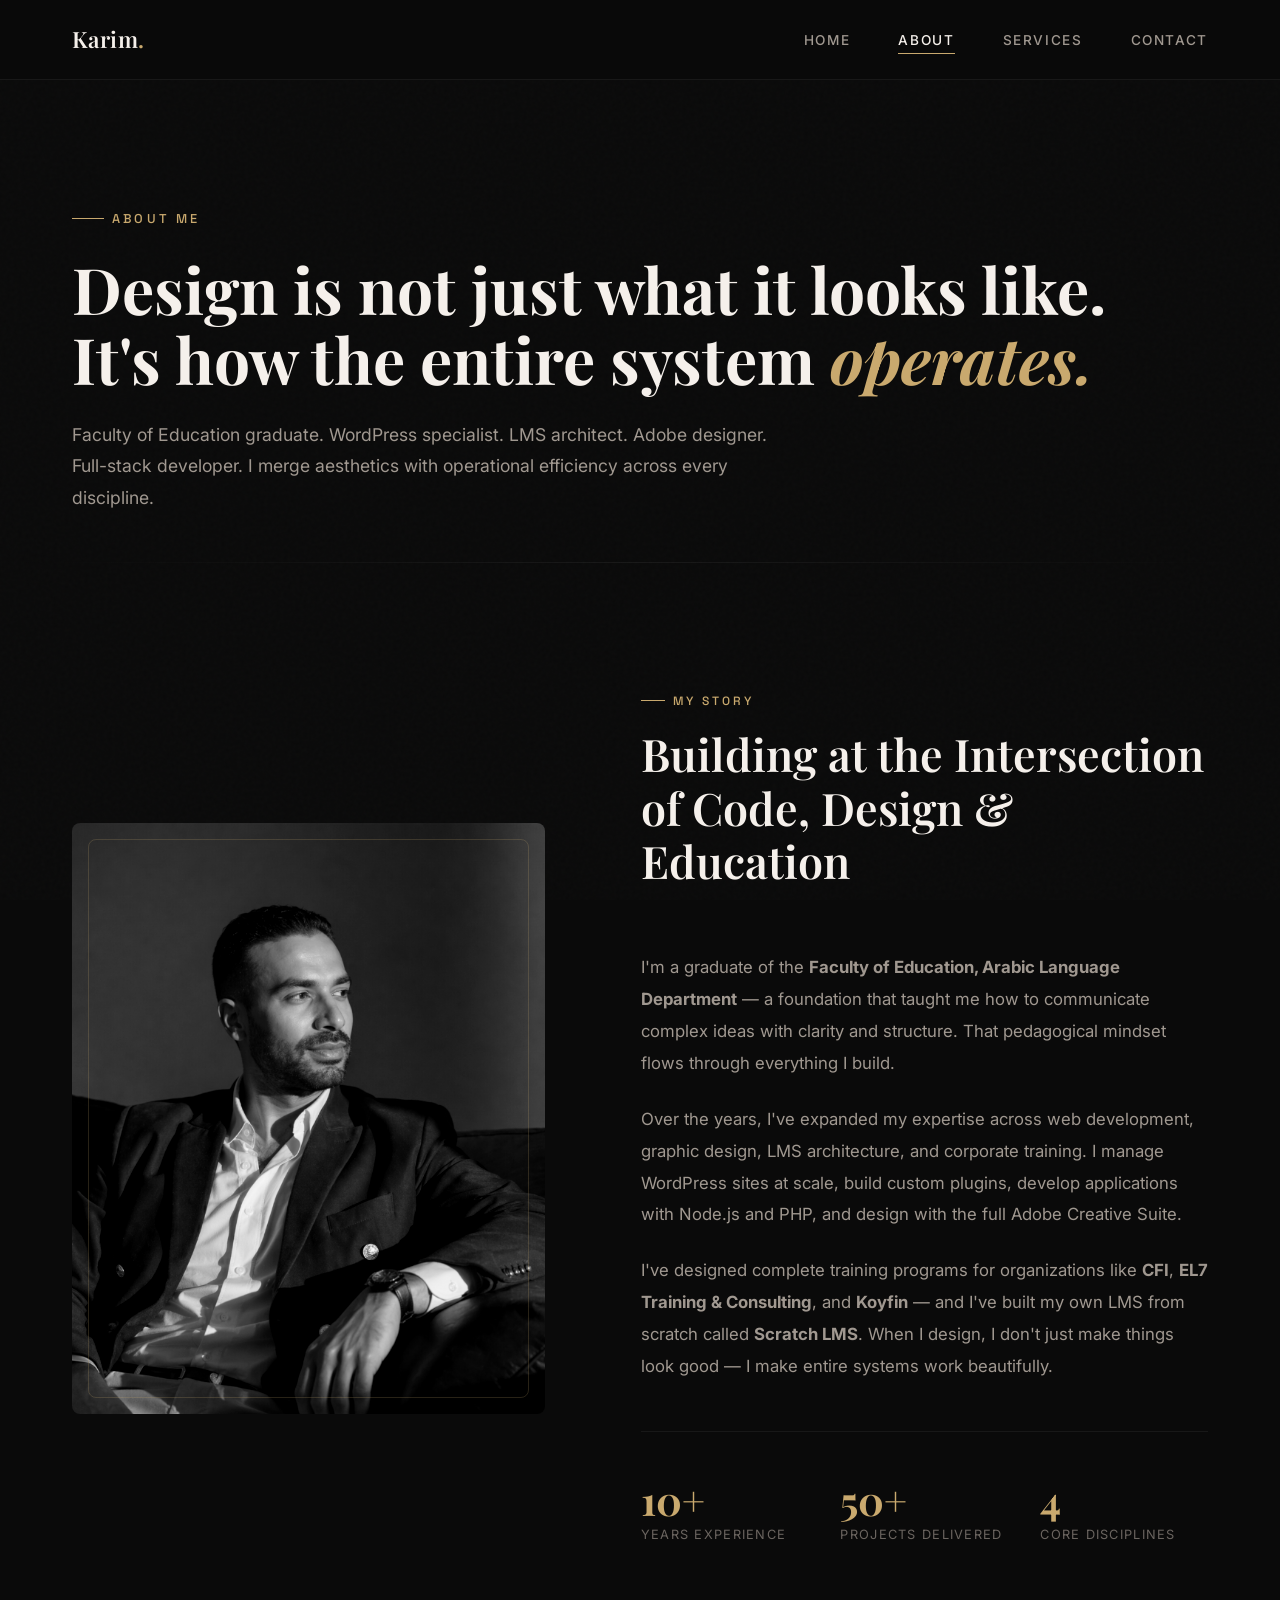
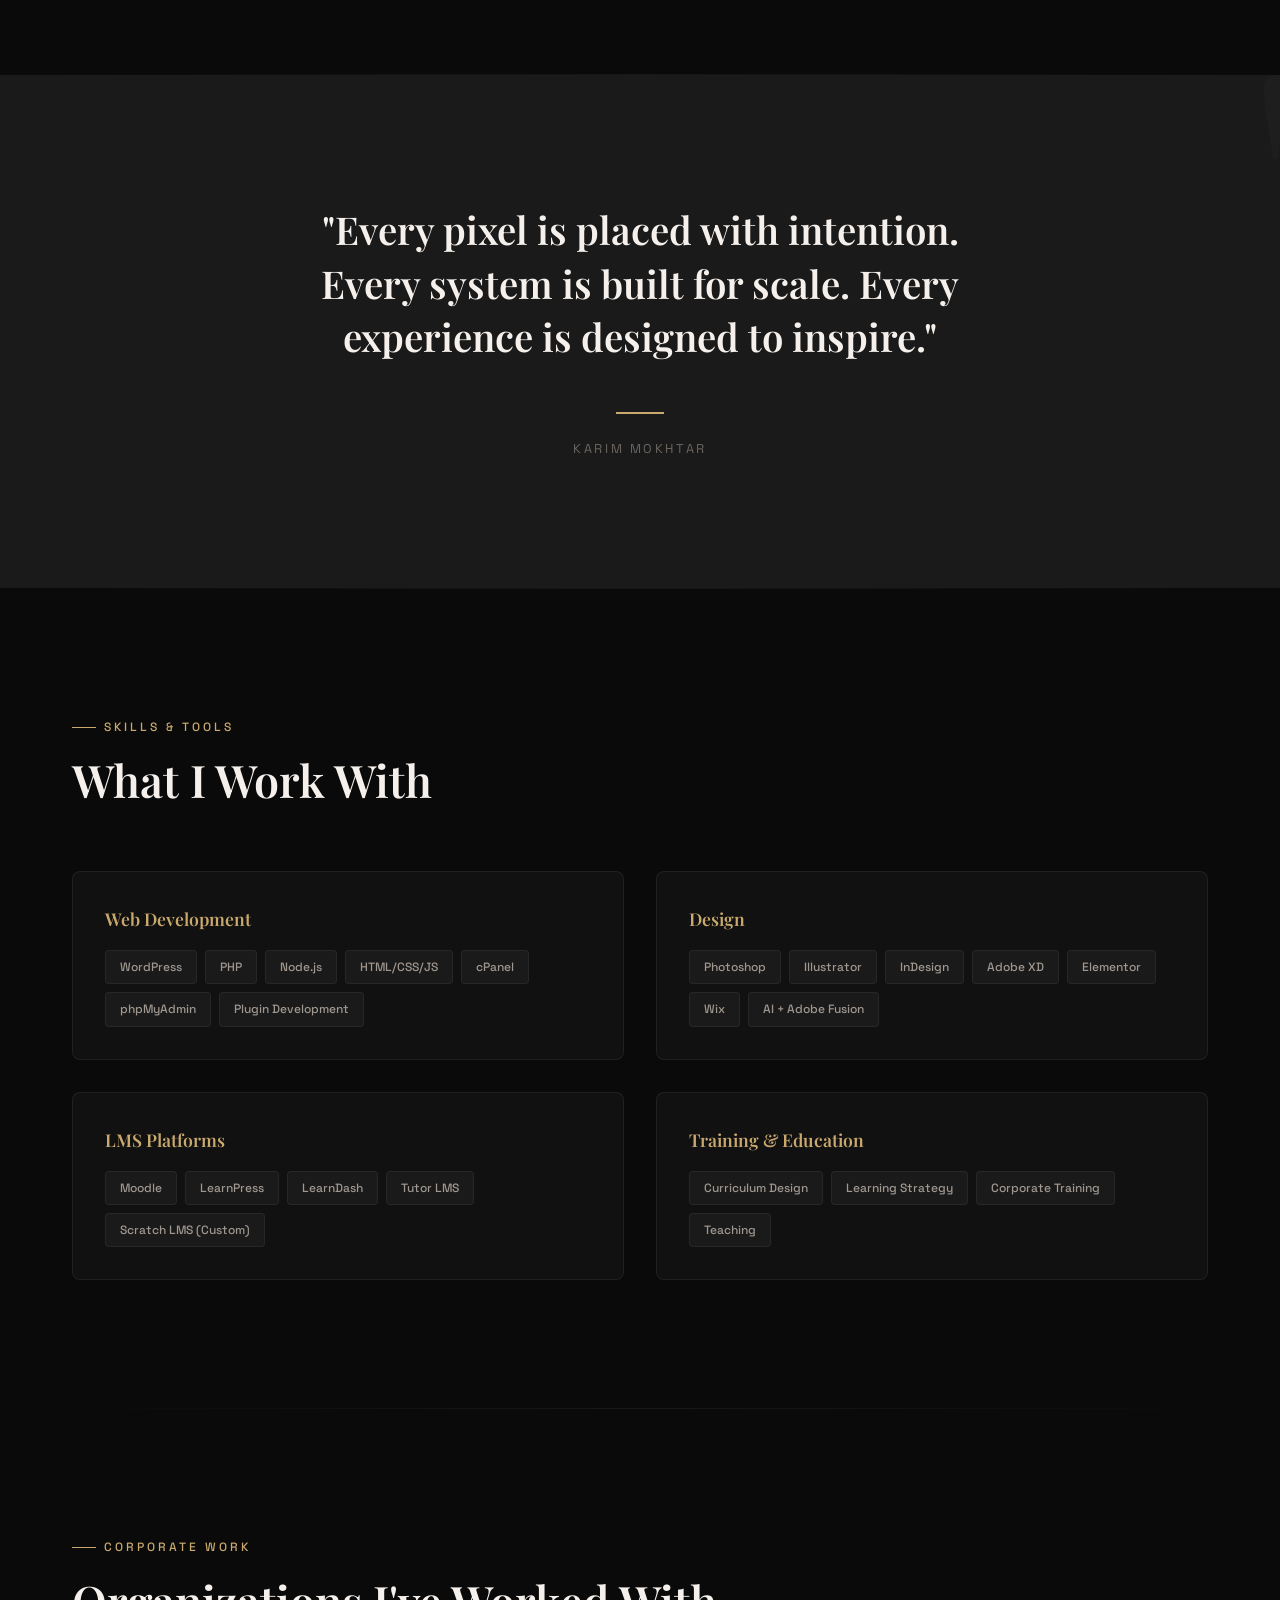
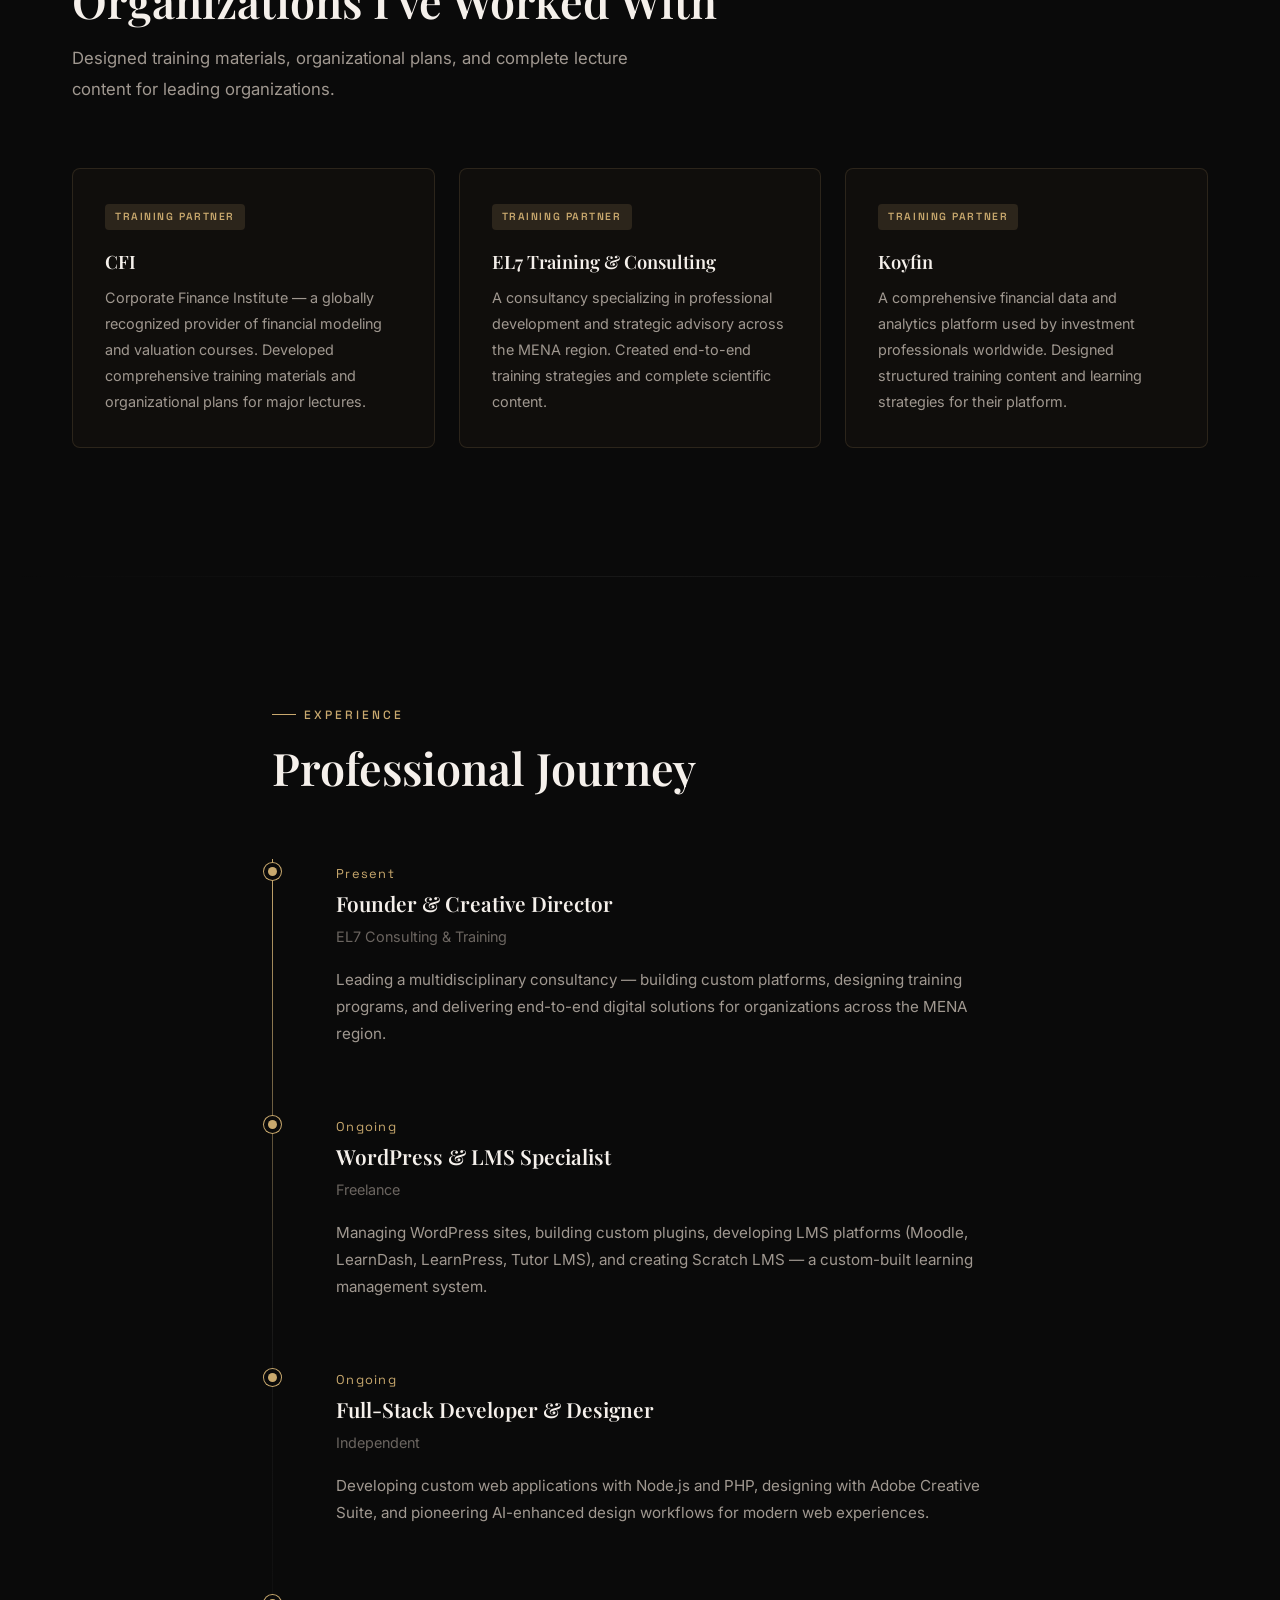
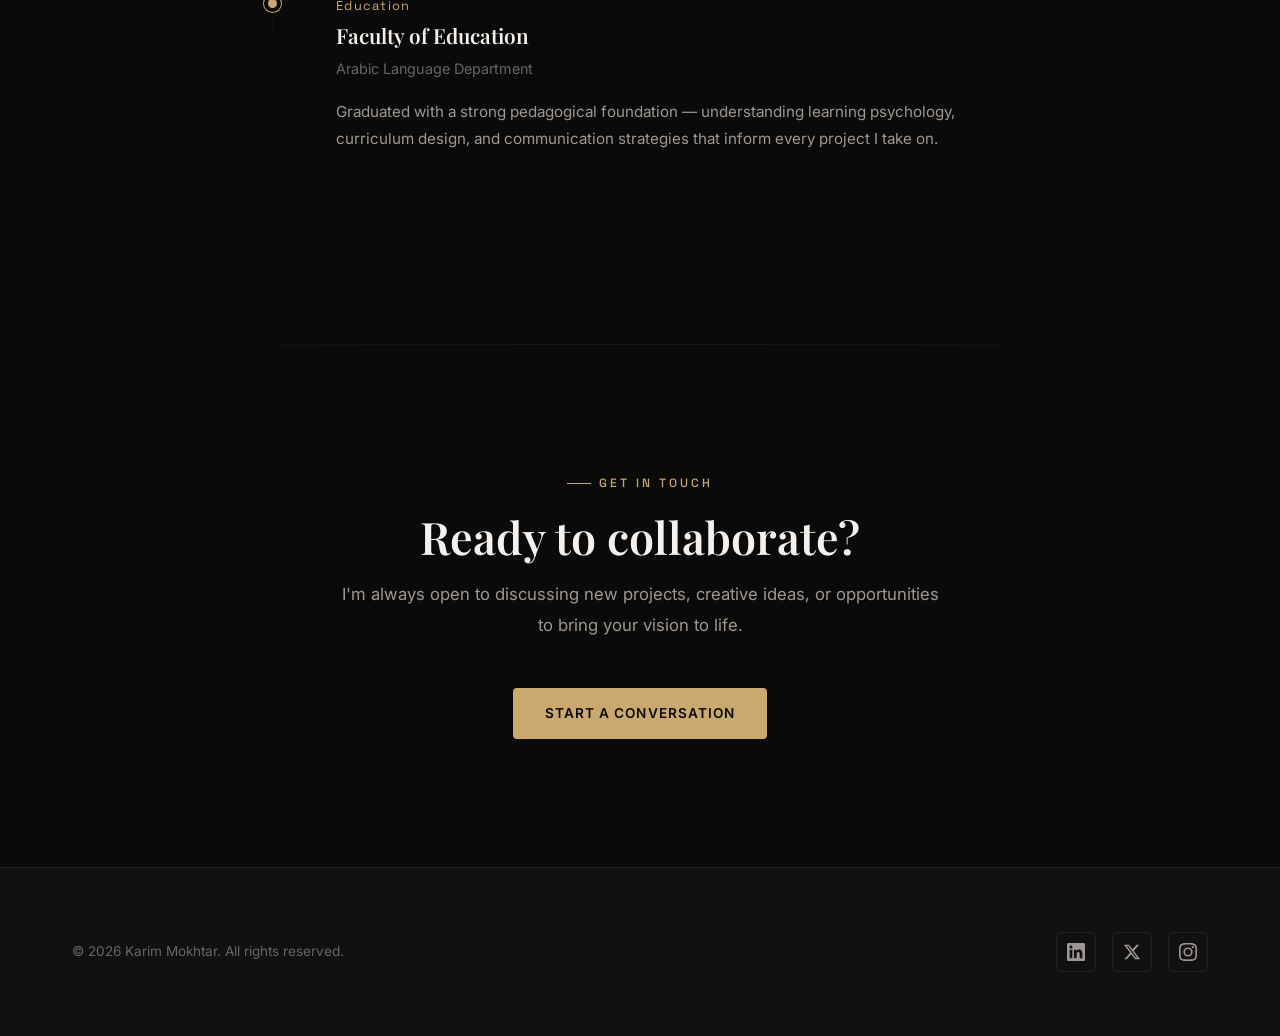
==== about.html @ b2649682 "feat: Initial site launch — karimmokhtar.online - Homepage with hero, expertise grid, about preview," ====
<!DOCTYPE html>
<html lang="en">
<head>
  <meta charset="UTF-8">
  <meta name="viewport" content="width=device-width, initial-scale=1.0">
  <title>About — Karim Mokhtar</title>
  <meta name="description" content="Learn about Karim Mokhtar — web developer, designer, educator, and LMS architect with expertise across WordPress, Adobe, Node.js, and educational systems.">
  <link rel="stylesheet" href="assets/css/style.css">
  <link rel="icon" type="image/svg+xml" href="data:image/svg+xml,<svg xmlns='http://www.w3.org/2000/svg' viewBox='0 0 100 100'><text y='.9em' font-size='90'>K</text></svg>">
</head>
<body>
  <header class="site-header" id="site-header">
    <div class="header-inner">
      <a href="index.html" class="logo">Karim<span>.</span></a>
      <nav>
        <ul class="nav-links" id="nav-links">
          <li><a href="index.html">Home</a></li>
          <li><a href="about.html" class="active">About</a></li>
          <li><a href="services.html">Services</a></li>
          <li><a href="contact.html">Contact</a></li>
        </ul>
      </nav>
      <button class="menu-toggle" id="menu-toggle" aria-label="Toggle menu"><span></span><span></span><span></span></button>
    </div>
  </header>

  <main class="page-content" style="padding-top: var(--header-height);">

    <!-- PAGE HERO -->
    <section class="section" style="padding-bottom: 0;">
      <div class="container">
        <div class="hero-label reveal">About Me</div>
        <h1 class="hero-title reveal" style="margin-bottom: var(--space-lg);">
          Design is not just what it looks like.<br>
          It's how the entire system <span class="highlight">operates.</span>
        </h1>
        <p class="hero-subtitle reveal" style="max-width: 700px;">
          Faculty of Education graduate. WordPress specialist. LMS architect. Adobe designer. Full-stack developer. I merge aesthetics with operational efficiency across every discipline.
        </p>
      </div>
    </section>

    <div class="section-divider"></div>

    <!-- ABOUT MAIN -->
    <section class="section" id="about-main">
      <div class="container">
        <div class="about-grid">
          <div class="about-image-wrapper reveal">
            <img src="assets/images/karim-about.png" alt="Karim Mokhtar" class="about-image">
          </div>
          <div class="about-text">
            <div class="section-header reveal">
              <span class="section-label">My Story</span>
              <h2 class="section-title">Building at the Intersection of Code, Design & Education</h2>
            </div>
            <div class="reveal">
              <p>I'm a graduate of the <strong>Faculty of Education, Arabic Language Department</strong> — a foundation that taught me how to communicate complex ideas with clarity and structure. That pedagogical mindset flows through everything I build.</p>
              <p>Over the years, I've expanded my expertise across web development, graphic design, LMS architecture, and corporate training. I manage WordPress sites at scale, build custom plugins, develop applications with Node.js and PHP, and design with the full Adobe Creative Suite.</p>
              <p>I've designed complete training programs for organizations like <strong>CFI</strong>, <strong>EL7 Training & Consulting</strong>, and <strong>Koyfin</strong> — and I've built my own LMS from scratch called <strong>Scratch LMS</strong>. When I design, I don't just make things look good — I make entire systems work beautifully.</p>
            </div>
            <div class="about-stats reveal">
              <div class="stat-item">
                <div class="stat-number">10+</div>
                <div class="stat-text">Years Experience</div>
              </div>
              <div class="stat-item">
                <div class="stat-number">50+</div>
                <div class="stat-text">Projects Delivered</div>
              </div>
              <div class="stat-item">
                <div class="stat-number">4</div>
                <div class="stat-text">Core Disciplines</div>
              </div>
            </div>
          </div>
        </div>
      </div>
    </section>

    <div class="section-divider"></div>

    <!-- QUOTE -->
    <section class="section" style="background: var(--color-bg-tertiary); text-align: center; position: relative; overflow: hidden;">
      <div class="quote-bg" style="position: absolute; right: -60px; top: -60px; font-size: 20rem; font-family: var(--font-display); color: rgba(255,255,255,0.02); line-height: 1; pointer-events: none;">"</div>
      <div class="container container--narrow reveal" style="position: relative; z-index: 2;">
        <blockquote style="font-family: var(--font-display); font-size: clamp(1.6rem, 3vw, 2.6rem); font-weight: 600; line-height: 1.4; margin-bottom: var(--space-2xl); color: var(--color-text-primary);">
          "Every pixel is placed with intention. Every system is built for scale. Every experience is designed to inspire."
        </blockquote>
        <div style="width: 48px; height: 2px; background: var(--color-accent); margin: 0 auto var(--space-lg);"></div>
        <p style="font-family: var(--font-mono); font-size: 0.8rem; text-transform: uppercase; letter-spacing: 0.2em; color: var(--color-text-muted);">Karim Mokhtar</p>
      </div>
    </section>

    <div class="section-divider"></div>

    <!-- SKILLS & TOOLS -->
    <section class="section" id="skills">
      <div class="container">
        <div class="section-header reveal">
          <span class="section-label">Skills & Tools</span>
          <h2 class="section-title">What I Work With</h2>
        </div>
        <div class="skills-grid reveal">
          <div class="skill-group">
            <h4>Web Development</h4>
            <div class="skill-tags">
              <span class="skill-tag">WordPress</span>
              <span class="skill-tag">PHP</span>
              <span class="skill-tag">Node.js</span>
              <span class="skill-tag">HTML/CSS/JS</span>
              <span class="skill-tag">cPanel</span>
              <span class="skill-tag">phpMyAdmin</span>
              <span class="skill-tag">Plugin Development</span>
            </div>
          </div>
          <div class="skill-group">
            <h4>Design</h4>
            <div class="skill-tags">
              <span class="skill-tag">Photoshop</span>
              <span class="skill-tag">Illustrator</span>
              <span class="skill-tag">InDesign</span>
              <span class="skill-tag">Adobe XD</span>
              <span class="skill-tag">Elementor</span>
              <span class="skill-tag">Wix</span>
              <span class="skill-tag">AI + Adobe Fusion</span>
            </div>
          </div>
          <div class="skill-group">
            <h4>LMS Platforms</h4>
            <div class="skill-tags">
              <span class="skill-tag">Moodle</span>
              <span class="skill-tag">LearnPress</span>
              <span class="skill-tag">LearnDash</span>
              <span class="skill-tag">Tutor LMS</span>
              <span class="skill-tag">Scratch LMS (Custom)</span>
            </div>
          </div>
          <div class="skill-group">
            <h4>Training & Education</h4>
            <div class="skill-tags">
              <span class="skill-tag">Curriculum Design</span>
              <span class="skill-tag">Learning Strategy</span>
              <span class="skill-tag">Corporate Training</span>
              <span class="skill-tag">Teaching</span>
            </div>
          </div>
        </div>
      </div>
    </section>

    <div class="section-divider"></div>

    <!-- CORPORATE WORK -->
    <section class="section" id="corporate">
      <div class="container">
        <div class="section-header reveal">
          <span class="section-label">Corporate Work</span>
          <h2 class="section-title">Organizations I've Worked With</h2>
          <p class="section-desc">Designed training materials, organizational plans, and complete lecture content for leading organizations.</p>
        </div>
        <div class="svc-full-grid svc-full-grid--3 reveal">
          <div class="svc-full-card svc-full-card--highlight">
            <div class="client-badge">Training Partner</div>
            <h4>CFI</h4>
            <p>Corporate Finance Institute — a globally recognized provider of financial modeling and valuation courses. Developed comprehensive training materials and organizational plans for major lectures.</p>
          </div>
          <div class="svc-full-card svc-full-card--highlight">
            <div class="client-badge">Training Partner</div>
            <h4>EL7 Training & Consulting</h4>
            <p>A consultancy specializing in professional development and strategic advisory across the MENA region. Created end-to-end training strategies and complete scientific content.</p>
          </div>
          <div class="svc-full-card svc-full-card--highlight">
            <div class="client-badge">Training Partner</div>
            <h4>Koyfin</h4>
            <p>A comprehensive financial data and analytics platform used by investment professionals worldwide. Designed structured training content and learning strategies for their platform.</p>
          </div>
        </div>
      </div>
    </section>

    <div class="section-divider"></div>

    <!-- TIMELINE -->
    <section class="section" id="experience">
      <div class="container container--narrow">
        <div class="section-header reveal">
          <span class="section-label">Experience</span>
          <h2 class="section-title">Professional Journey</h2>
        </div>
        <div class="timeline reveal">
          <div class="timeline-item">
            <span class="timeline-date">Present</span>
            <h3>Founder & Creative Director</h3>
            <h4>EL7 Consulting & Training</h4>
            <p>Leading a multidisciplinary consultancy — building custom platforms, designing training programs, and delivering end-to-end digital solutions for organizations across the MENA region.</p>
          </div>
          <div class="timeline-item">
            <span class="timeline-date">Ongoing</span>
            <h3>WordPress & LMS Specialist</h3>
            <h4>Freelance</h4>
            <p>Managing WordPress sites, building custom plugins, developing LMS platforms (Moodle, LearnDash, LearnPress, Tutor LMS), and creating Scratch LMS — a custom-built learning management system.</p>
          </div>
          <div class="timeline-item">
            <span class="timeline-date">Ongoing</span>
            <h3>Full-Stack Developer & Designer</h3>
            <h4>Independent</h4>
            <p>Developing custom web applications with Node.js and PHP, designing with Adobe Creative Suite, and pioneering AI-enhanced design workflows for modern web experiences.</p>
          </div>
          <div class="timeline-item">
            <span class="timeline-date">Education</span>
            <h3>Faculty of Education</h3>
            <h4>Arabic Language Department</h4>
            <p>Graduated with a strong pedagogical foundation — understanding learning psychology, curriculum design, and communication strategies that inform every project I take on.</p>
          </div>
        </div>
      </div>
    </section>

    <!-- CTA -->
    <div class="section-divider"></div>
    <section class="section" style="text-align: center;">
      <div class="container container--narrow reveal">
        <span class="section-label" style="justify-content: center;">Get in Touch</span>
        <h2 class="section-title">Ready to collaborate?</h2>
        <p class="section-desc" style="margin: 0 auto var(--space-2xl);">I'm always open to discussing new projects, creative ideas, or opportunities to bring your vision to life.</p>
        <a href="contact.html" class="btn btn--primary">Start a Conversation</a>
      </div>
    </section>
  </main>

  <footer class="site-footer">
    <div class="container">
      <div class="footer-inner">
        <div class="footer-copy">&copy; 2026 Karim Mokhtar. All rights reserved.</div>
        <div class="footer-socials">
          <a href="#" class="social-link" aria-label="LinkedIn"><svg width="18" height="18" viewBox="0 0 24 24" fill="currentColor"><path d="M20.447 20.452h-3.554v-5.569c0-1.328-.027-3.037-1.852-3.037-1.853 0-2.136 1.445-2.136 2.939v5.667H9.351V9h3.414v1.561h.046c.477-.9 1.637-1.85 3.37-1.85 3.601 0 4.267 2.37 4.267 5.455v6.286zM5.337 7.433c-1.144 0-2.063-.926-2.063-2.065 0-1.138.92-2.063 2.063-2.063 1.14 0 2.064.925 2.064 2.063 0 1.139-.925 2.065-2.064 2.065zm1.782 13.019H3.555V9h3.564v11.452zM22.225 0H1.771C.792 0 0 .774 0 1.729v20.542C0 23.227.792 24 1.771 24h20.451C23.2 24 24 23.227 24 22.271V1.729C24 .774 23.2 0 22.222 0h.003z"/></svg></a>
          <a href="#" class="social-link" aria-label="Twitter"><svg width="18" height="18" viewBox="0 0 24 24" fill="currentColor"><path d="M18.244 2.25h3.308l-7.227 8.26 8.502 11.24H16.17l-5.214-6.817L4.99 21.75H1.68l7.73-8.835L1.254 2.25H8.08l4.713 6.231zm-1.161 17.52h1.833L7.084 4.126H5.117z"/></svg></a>
          <a href="#" class="social-link" aria-label="Instagram"><svg width="18" height="18" viewBox="0 0 24 24" fill="currentColor"><path d="M12 2.163c3.204 0 3.584.012 4.85.07 3.252.148 4.771 1.691 4.919 4.919.058 1.265.069 1.645.069 4.849 0 3.205-.012 3.584-.069 4.849-.149 3.225-1.664 4.771-4.919 4.919-1.266.058-1.644.07-4.85.07-3.204 0-3.584-.012-4.849-.07-3.26-.149-4.771-1.699-4.919-4.92-.058-1.265-.07-1.644-.07-4.849 0-3.204.013-3.583.07-4.849.149-3.227 1.664-4.771 4.919-4.919 1.266-.057 1.645-.069 4.849-.069zM12 0C8.741 0 8.333.014 7.053.072 2.695.272.273 2.69.073 7.052.014 8.333 0 8.741 0 12c0 3.259.014 3.668.072 4.948.2 4.358 2.618 6.78 6.98 6.98C8.333 23.986 8.741 24 12 24c3.259 0 3.668-.014 4.948-.072 4.354-.2 6.782-2.618 6.979-6.98.059-1.28.073-1.689.073-4.948 0-3.259-.014-3.667-.072-4.947-.196-4.354-2.617-6.78-6.979-6.98C15.668.014 15.259 0 12 0zm0 5.838a6.162 6.162 0 100 12.324 6.162 6.162 0 000-12.324zM12 16a4 4 0 110-8 4 4 0 010 8zm6.406-11.845a1.44 1.44 0 100 2.881 1.44 1.44 0 000-2.881z"/></svg></a>
        </div>
      </div>
    </div>
  </footer>
  <script src="assets/js/main.js"></script>
</body>
</html>
---- assets/css/style.css ----
/* ============================================
   KARIM MOKHTAR — Personal Brand Design System
   ============================================ */

@import url('https://fonts.googleapis.com/css2?family=Playfair+Display:ital,wght@0,400;0,500;0,600;0,700;1,400;1,500&family=Inter:wght@300;400;500;600;700&family=Space+Grotesk:wght@300;400;500;600;700&display=swap');

/* --- CSS Custom Properties --- */
:root {
  /* Colors */
  --color-bg-primary: #0a0a0a;
  --color-bg-secondary: #111111;
  --color-bg-tertiary: #1a1a1a;
  --color-bg-card: rgba(255, 255, 255, 0.03);
  --color-bg-card-hover: rgba(255, 255, 255, 0.06);
  --color-surface: #141414;

  --color-text-primary: #f5f0eb;
  --color-text-secondary: #a09890;
  --color-text-muted: #6b6560;
  --color-text-accent: #c9a96e;

  --color-accent: #c9a96e;
  --color-accent-light: #dfc291;
  --color-accent-dark: #a8884d;
  --color-accent-glow: rgba(201, 169, 110, 0.15);

  --color-border: rgba(255, 255, 255, 0.06);
  --color-border-hover: rgba(201, 169, 110, 0.3);
  --color-divider: rgba(255, 255, 255, 0.04);

  /* Typography */
  --font-display: 'Playfair Display', Georgia, serif;
  --font-body: 'Inter', -apple-system, sans-serif;
  --font-mono: 'Space Grotesk', monospace;

  /* Spacing */
  --space-xs: 0.25rem;
  --space-sm: 0.5rem;
  --space-md: 1rem;
  --space-lg: 1.5rem;
  --space-xl: 2rem;
  --space-2xl: 3rem;
  --space-3xl: 4rem;
  --space-4xl: 6rem;
  --space-5xl: 8rem;

  /* Layout */
  --max-width: 1200px;
  --max-width-narrow: 800px;
  --header-height: 80px;

  /* Effects */
  --radius-sm: 4px;
  --radius-md: 8px;
  --radius-lg: 16px;
  --radius-xl: 24px;

  --shadow-sm: 0 2px 8px rgba(0,0,0,0.3);
  --shadow-md: 0 4px 24px rgba(0,0,0,0.4);
  --shadow-lg: 0 8px 48px rgba(0,0,0,0.5);
  --shadow-glow: 0 0 40px rgba(201, 169, 110, 0.08);

  --transition-fast: 0.2s cubic-bezier(0.4, 0, 0.2, 1);
  --transition-base: 0.3s cubic-bezier(0.4, 0, 0.2, 1);
  --transition-slow: 0.5s cubic-bezier(0.4, 0, 0.2, 1);
  --transition-spring: 0.6s cubic-bezier(0.34, 1.56, 0.64, 1);
}

/* --- Reset & Base --- */
*, *::before, *::after {
  margin: 0; padding: 0;
  box-sizing: border-box;
}

html {
  scroll-behavior: smooth;
  font-size: 16px;
  -webkit-font-smoothing: antialiased;
  -moz-osx-font-smoothing: grayscale;
}

body {
  font-family: var(--font-body);
  background-color: var(--color-bg-primary);
  color: var(--color-text-primary);
  line-height: 1.7;
  overflow-x: hidden;
}

::selection {
  background: var(--color-accent);
  color: var(--color-bg-primary);
}

a {
  color: var(--color-text-accent);
  text-decoration: none;
  transition: color var(--transition-fast);
}
a:hover { color: var(--color-accent-light); }

img { max-width: 100%; display: block; }

/* --- Utility Classes --- */
.container {
  width: 100%;
  max-width: var(--max-width);
  margin: 0 auto;
  padding: 0 var(--space-xl);
}

.container--narrow {
  max-width: var(--max-width-narrow);
}

.section {
  padding: var(--space-5xl) 0;
  position: relative;
}

.section--flush { padding: 0; }

.text-accent { color: var(--color-text-accent); }
.text-muted { color: var(--color-text-muted); }
.text-secondary { color: var(--color-text-secondary); }

/* --- Background Noise Texture --- */
body::before {
  content: '';
  position: fixed;
  inset: 0;
  background-image: url("data:image/svg+xml,%3Csvg viewBox='0 0 256 256' xmlns='http://www.w3.org/2000/svg'%3E%3Cfilter id='noise'%3E%3CfeTurbulence type='fractalNoise' baseFrequency='0.9' numOctaves='4' stitchTiles='stitch'/%3E%3C/filter%3E%3Crect width='100%25' height='100%25' filter='url(%23noise)' opacity='0.02'/%3E%3C/svg%3E");
  pointer-events: none;
  z-index: 0;
}

/* --- Header / Navigation --- */
.site-header {
  position: fixed;
  top: 0; left: 0; right: 0;
  height: var(--header-height);
  z-index: 1000;
  backdrop-filter: blur(20px) saturate(180%);
  -webkit-backdrop-filter: blur(20px) saturate(180%);
  background: rgba(10, 10, 10, 0.85);
  border-bottom: 1px solid var(--color-border);
  transition: all var(--transition-base);
}

.site-header.scrolled {
  background: rgba(10, 10, 10, 0.95);
  box-shadow: var(--shadow-sm);
}

.header-inner {
  display: flex;
  align-items: center;
  justify-content: space-between;
  height: 100%;
  max-width: var(--max-width);
  margin: 0 auto;
  padding: 0 var(--space-xl);
}

.logo {
  font-family: var(--font-display);
  font-size: 1.4rem;
  font-weight: 600;
  color: var(--color-text-primary);
  letter-spacing: 0.02em;
  transition: color var(--transition-fast);
}
.logo span { color: var(--color-accent); }
.logo:hover { color: var(--color-accent-light); }

.nav-links {
  display: flex;
  align-items: center;
  gap: var(--space-2xl);
  list-style: none;
}

.nav-links a {
  font-family: var(--font-body);
  font-size: 0.85rem;
  font-weight: 500;
  color: var(--color-text-secondary);
  text-transform: uppercase;
  letter-spacing: 0.12em;
  position: relative;
  padding: var(--space-xs) 0;
  transition: color var(--transition-fast);
}

.nav-links a::after {
  content: '';
  position: absolute;
  bottom: -2px; left: 0;
  width: 0; height: 1px;
  background: var(--color-accent);
  transition: width var(--transition-base);
}

.nav-links a:hover,
.nav-links a.active {
  color: var(--color-text-primary);
}
.nav-links a:hover::after,
.nav-links a.active::after {
  width: 100%;
}

/* Mobile Menu Toggle */
.menu-toggle {
  display: none;
  flex-direction: column;
  gap: 5px;
  background: none;
  border: none;
  cursor: pointer;
  padding: 4px;
  z-index: 1001;
}
.menu-toggle span {
  display: block;
  width: 24px; height: 2px;
  background: var(--color-text-primary);
  transition: all var(--transition-base);
}
.menu-toggle.active span:nth-child(1) {
  transform: rotate(45deg) translate(5px, 5px);
}
.menu-toggle.active span:nth-child(2) { opacity: 0; }
.menu-toggle.active span:nth-child(3) {
  transform: rotate(-45deg) translate(5px, -5px);
}

/* --- Hero Section --- */
.hero {
  min-height: 100vh;
  display: flex;
  align-items: center;
  padding-top: var(--header-height);
  position: relative;
  overflow: hidden;
}

.hero::before {
  content: '';
  position: absolute;
  top: -50%; right: -30%;
  width: 800px; height: 800px;
  background: radial-gradient(circle, var(--color-accent-glow) 0%, transparent 70%);
  pointer-events: none;
  animation: heroGlow 8s ease-in-out infinite alternate;
}

@keyframes heroGlow {
  0% { opacity: 0.3; transform: translate(0, 0) scale(1); }
  100% { opacity: 0.6; transform: translate(-40px, 30px) scale(1.1); }
}

.hero-grid {
  display: grid;
  grid-template-columns: 1fr 1fr;
  gap: var(--space-4xl);
  align-items: center;
  width: 100%;
}

.hero-content {
  position: relative;
  z-index: 2;
}

.hero-label {
  font-family: var(--font-mono);
  font-size: 0.8rem;
  font-weight: 500;
  color: var(--color-accent);
  text-transform: uppercase;
  letter-spacing: 0.25em;
  margin-bottom: var(--space-lg);
  display: flex;
  align-items: center;
  gap: var(--space-sm);
}

.hero-label::before {
  content: '';
  width: 32px; height: 1px;
  background: var(--color-accent);
}

.hero-title {
  font-family: var(--font-display);
  font-size: clamp(2.8rem, 5vw, 4.5rem);
  font-weight: 700;
  line-height: 1.1;
  margin-bottom: var(--space-lg);
  color: var(--color-text-primary);
}

.hero-title .highlight {
  color: var(--color-accent);
  font-style: italic;
}

.hero-subtitle {
  font-size: 1.1rem;
  color: var(--color-text-secondary);
  line-height: 1.8;
  margin-bottom: var(--space-2xl);
  max-width: 500px;
}

.hero-cta {
  display: flex;
  gap: var(--space-md);
  flex-wrap: wrap;
}

.hero-image-wrapper {
  position: relative;
  display: flex;
  justify-content: center;
  align-items: center;
}

.hero-image {
  width: 100%;
  max-width: 480px;
  aspect-ratio: 3/4;
  object-fit: cover;
  object-position: center top;
  border-radius: var(--radius-lg);
  filter: grayscale(100%) contrast(1.05);
  transition: filter var(--transition-slow);
  position: relative;
  z-index: 2;
}

.hero-image-wrapper::before {
  content: '';
  position: absolute;
  inset: -1px;
  max-width: 482px;
  aspect-ratio: 3/4;
  border-radius: var(--radius-lg);
  background: linear-gradient(135deg, var(--color-accent) 0%, transparent 50%);
  opacity: 0.3;
  z-index: 1;
}

.hero-image-wrapper::after {
  content: '';
  position: absolute;
  bottom: -20px; right: -20px;
  width: 200px; height: 200px;
  border: 1px solid var(--color-border);
  border-radius: var(--radius-lg);
  z-index: 0;
}

/* --- Buttons --- */
.btn {
  display: inline-flex;
  align-items: center;
  gap: var(--space-sm);
  padding: 14px 32px;
  font-family: var(--font-body);
  font-size: 0.85rem;
  font-weight: 600;
  letter-spacing: 0.08em;
  text-transform: uppercase;
  border: none;
  border-radius: var(--radius-sm);
  cursor: pointer;
  transition: all var(--transition-base);
  position: relative;
  overflow: hidden;
}

.btn--primary {
  background: var(--color-accent);
  color: var(--color-bg-primary);
}
.btn--primary:hover {
  background: var(--color-accent-light);
  color: var(--color-bg-primary);
  transform: translateY(-2px);
  box-shadow: 0 8px 24px rgba(201, 169, 110, 0.25);
}

.btn--outline {
  background: transparent;
  color: var(--color-text-primary);
  border: 1px solid var(--color-border);
}
.btn--outline:hover {
  border-color: var(--color-accent);
  color: var(--color-accent);
  transform: translateY(-2px);
}

.btn--ghost {
  background: transparent;
  color: var(--color-accent);
  padding: 14px 0;
}
.btn--ghost:hover { color: var(--color-accent-light); }
.btn--ghost .arrow {
  transition: transform var(--transition-fast);
}
.btn--ghost:hover .arrow { transform: translateX(4px); }

/* --- Section Headers --- */
.section-header {
  margin-bottom: var(--space-3xl);
}

.section-label {
  font-family: var(--font-mono);
  font-size: 0.75rem;
  font-weight: 500;
  color: var(--color-accent);
  text-transform: uppercase;
  letter-spacing: 0.25em;
  margin-bottom: var(--space-md);
  display: flex;
  align-items: center;
  gap: var(--space-sm);
}

.section-label::before {
  content: '';
  width: 24px; height: 1px;
  background: var(--color-accent);
}

.section-title {
  font-family: var(--font-display);
  font-size: clamp(2rem, 3.5vw, 3rem);
  font-weight: 600;
  line-height: 1.2;
  color: var(--color-text-primary);
  margin-bottom: var(--space-md);
}

.section-desc {
  font-size: 1.05rem;
  color: var(--color-text-secondary);
  max-width: 600px;
  line-height: 1.8;
}

/* --- About Section --- */
.about-grid {
  display: grid;
  grid-template-columns: 1fr 1.2fr;
  gap: var(--space-4xl);
  align-items: center;
}

.about-image-wrapper {
  position: relative;
}

.about-image {
  width: 100%;
  aspect-ratio: 4/5;
  object-fit: cover;
  object-position: center top;
  border-radius: var(--radius-md);
  filter: grayscale(100%) contrast(1.05);
}

.about-image-wrapper::after {
  content: '';
  position: absolute;
  inset: 16px;
  border: 1px solid var(--color-accent);
  border-radius: var(--radius-md);
  opacity: 0.2;
  pointer-events: none;
}

.about-text p {
  font-size: 1.05rem;
  color: var(--color-text-secondary);
  margin-bottom: var(--space-lg);
  line-height: 1.9;
}

.about-stats {
  display: grid;
  grid-template-columns: repeat(3, 1fr);
  gap: var(--space-xl);
  margin-top: var(--space-2xl);
  padding-top: var(--space-2xl);
  border-top: 1px solid var(--color-border);
}

.stat-item {}
.stat-number {
  font-family: var(--font-display);
  font-size: 2.5rem;
  font-weight: 700;
  color: var(--color-accent);
  line-height: 1;
  margin-bottom: var(--space-xs);
}

.stat-text {
  font-size: 0.8rem;
  color: var(--color-text-muted);
  text-transform: uppercase;
  letter-spacing: 0.1em;
}

/* --- Services / Expertise Cards --- */
.services-grid {
  display: grid;
  grid-template-columns: repeat(3, 1fr);
  gap: var(--space-xl);
}

.service-card {
  background: var(--color-bg-card);
  border: 1px solid var(--color-border);
  border-radius: var(--radius-md);
  padding: var(--space-2xl);
  transition: all var(--transition-base);
  position: relative;
  overflow: hidden;
}

.service-card::before {
  content: '';
  position: absolute;
  top: 0; left: 0;
  width: 100%; height: 2px;
  background: linear-gradient(90deg, var(--color-accent), transparent);
  opacity: 0;
  transition: opacity var(--transition-base);
}

.service-card:hover {
  background: var(--color-bg-card-hover);
  border-color: var(--color-border-hover);
  transform: translateY(-4px);
  box-shadow: var(--shadow-glow);
}

.service-card:hover::before { opacity: 1; }

.service-icon {
  width: 48px; height: 48px;
  display: flex;
  align-items: center;
  justify-content: center;
  background: var(--color-accent-glow);
  border-radius: var(--radius-sm);
  margin-bottom: var(--space-lg);
  color: var(--color-accent);
  font-size: 1.4rem;
}

.service-card h3 {
  font-family: var(--font-display);
  font-size: 1.3rem;
  font-weight: 600;
  color: var(--color-text-primary);
  margin-bottom: var(--space-md);
}

.service-card p {
  font-size: 0.95rem;
  color: var(--color-text-secondary);
  line-height: 1.7;
}

/* --- Experience Timeline --- */
.timeline {
  position: relative;
  padding-left: var(--space-3xl);
}

.timeline::before {
  content: '';
  position: absolute;
  left: 0; top: 0;
  width: 1px; height: 100%;
  background: linear-gradient(180deg, var(--color-accent), var(--color-border), transparent);
}

.timeline-item {
  position: relative;
  padding-bottom: var(--space-3xl);
}

.timeline-item::before {
  content: '';
  position: absolute;
  left: calc(-1 * var(--space-3xl) - 4px);
  top: 8px;
  width: 9px; height: 9px;
  background: var(--color-accent);
  border-radius: 50%;
  box-shadow: 0 0 0 4px var(--color-bg-primary), 0 0 0 5px var(--color-accent);
}

.timeline-date {
  font-family: var(--font-mono);
  font-size: 0.8rem;
  color: var(--color-accent);
  letter-spacing: 0.1em;
  margin-bottom: var(--space-sm);
}

.timeline-item h3 {
  font-family: var(--font-display);
  font-size: 1.3rem;
  font-weight: 600;
  margin-bottom: var(--space-xs);
}

.timeline-item h4 {
  font-size: 0.9rem;
  color: var(--color-text-muted);
  font-weight: 400;
  margin-bottom: var(--space-md);
}

.timeline-item p {
  font-size: 0.95rem;
  color: var(--color-text-secondary);
  line-height: 1.8;
}

/* --- Contact Section --- */
.contact-grid {
  display: grid;
  grid-template-columns: 1fr 1fr;
  gap: var(--space-4xl);
}

.contact-info h3 {
  font-family: var(--font-display);
  font-size: 1.8rem;
  font-weight: 600;
  margin-bottom: var(--space-lg);
}

.contact-info p {
  color: var(--color-text-secondary);
  margin-bottom: var(--space-2xl);
  line-height: 1.8;
}

.contact-links {
  display: flex;
  flex-direction: column;
  gap: var(--space-lg);
}

.contact-link {
  display: flex;
  align-items: center;
  gap: var(--space-md);
  color: var(--color-text-secondary);
  transition: all var(--transition-fast);
  font-size: 0.95rem;
}

.contact-link:hover {
  color: var(--color-accent);
  transform: translateX(4px);
}

.contact-link-icon {
  width: 40px; height: 40px;
  display: flex;
  align-items: center;
  justify-content: center;
  background: var(--color-bg-card);
  border: 1px solid var(--color-border);
  border-radius: var(--radius-sm);
  color: var(--color-accent);
  flex-shrink: 0;
}

/* Contact Form */
.contact-form {
  display: flex;
  flex-direction: column;
  gap: var(--space-lg);
}

.form-group { position: relative; }

.form-group label {
  display: block;
  font-size: 0.8rem;
  font-weight: 500;
  color: var(--color-text-muted);
  text-transform: uppercase;
  letter-spacing: 0.1em;
  margin-bottom: var(--space-sm);
}

.form-group input,
.form-group textarea {
  width: 100%;
  padding: 14px 16px;
  font-family: var(--font-body);
  font-size: 0.95rem;
  color: var(--color-text-primary);
  background: var(--color-bg-card);
  border: 1px solid var(--color-border);
  border-radius: var(--radius-sm);
  outline: none;
  transition: all var(--transition-fast);
}

.form-group input:focus,
.form-group textarea:focus {
  border-color: var(--color-accent);
  box-shadow: 0 0 0 3px var(--color-accent-glow);
}

.form-group textarea {
  resize: vertical;
  min-height: 140px;
}

/* --- Footer --- */
.site-footer {
  padding: var(--space-3xl) 0;
  border-top: 1px solid var(--color-border);
  background: var(--color-bg-secondary);
}

.footer-inner {
  display: flex;
  justify-content: space-between;
  align-items: center;
}

.footer-copy {
  font-size: 0.85rem;
  color: var(--color-text-muted);
}

.footer-socials {
  display: flex;
  gap: var(--space-md);
}

.social-link {
  width: 40px; height: 40px;
  display: flex;
  align-items: center;
  justify-content: center;
  border: 1px solid var(--color-border);
  border-radius: var(--radius-sm);
  color: var(--color-text-secondary);
  transition: all var(--transition-fast);
  font-size: 1rem;
}

.social-link:hover {
  border-color: var(--color-accent);
  color: var(--color-accent);
  transform: translateY(-2px);
  box-shadow: var(--shadow-glow);
}

/* --- Scroll Reveal Animation --- */
.reveal {
  opacity: 0;
  transform: translateY(30px);
  transition: opacity 0.8s ease, transform 0.8s ease;
}
.reveal.visible {
  opacity: 1;
  transform: translateY(0);
}

/* --- Divider --- */
.section-divider {
  width: 100%;
  height: 1px;
  background: linear-gradient(90deg, transparent, var(--color-border), transparent);
}

/* --- Custom Scrollbar --- */
::-webkit-scrollbar { width: 6px; }
::-webkit-scrollbar-track { background: var(--color-bg-primary); }
::-webkit-scrollbar-thumb { background: #333; border-radius: 3px; }
::-webkit-scrollbar-thumb:hover { background: var(--color-accent); }

/* --- Marquee Divider --- */
.marquee-wrap {
  width: 100%;
  background: var(--color-text-primary);
  color: var(--color-bg-primary);
  padding: 14px 0;
  overflow: hidden;
  border-top: 1px solid var(--color-border);
  border-bottom: 1px solid var(--color-border);
}

.marquee-track {
  display: flex;
  white-space: nowrap;
  overflow: hidden;
}

.marquee-content {
  display: flex;
  align-items: center;
  animation: marqueeScroll 20s linear infinite;
  font-family: var(--font-display);
  font-size: 1.1rem;
  font-weight: 700;
  text-transform: uppercase;
  letter-spacing: 0.15em;
}

.marquee-content span {
  margin: 0 var(--space-xl);
}

.marquee-dot {
  opacity: 0.4;
}

@keyframes marqueeScroll {
  0% { transform: translateX(0); }
  100% { transform: translateX(-50%); }
}

/* --- Services Detail Grid (2×2 with invert hover) --- */
.services-detail-grid {
  display: grid;
  grid-template-columns: repeat(2, 1fr);
  border-top: 1px solid var(--color-border);
  border-left: 1px solid var(--color-border);
}

.service-detail-card {
  padding: var(--space-3xl);
  border-right: 1px solid var(--color-border);
  border-bottom: 1px solid var(--color-border);
  transition: all 0.4s ease;
  position: relative;
}

.service-detail-card:hover {
  background: var(--color-text-primary);
  color: var(--color-bg-primary);
}

.service-detail-card:hover .svc-icon {
  color: var(--color-bg-primary);
}

.service-detail-card:hover p,
.service-detail-card:hover .svc-list li {
  color: rgba(10, 10, 10, 0.6);
}

.svc-icon {
  color: var(--color-text-primary);
  margin-bottom: var(--space-xl);
  transition: color 0.4s ease;
}

.service-detail-card h3 {
  font-family: var(--font-display);
  font-size: 1.5rem;
  font-weight: 700;
  text-transform: uppercase;
  margin-bottom: var(--space-md);
}

.service-detail-card p {
  font-size: 0.95rem;
  color: var(--color-text-secondary);
  line-height: 1.7;
  margin-bottom: var(--space-lg);
  transition: color 0.4s ease;
}

.svc-list {
  list-style: none;
  padding: 0;
  display: flex;
  flex-direction: column;
  gap: var(--space-sm);
}

.svc-list li {
  font-size: 0.85rem;
  color: var(--color-text-muted);
  padding-left: var(--space-lg);
  position: relative;
  transition: color 0.4s ease;
}

.svc-list li::before {
  content: '→';
  position: absolute;
  left: 0;
  color: var(--color-accent);
}

.service-detail-card:hover .svc-list li::before {
  color: var(--color-bg-primary);
}

/* --- Process Grid --- */
.process-grid {
  display: grid;
  grid-template-columns: repeat(4, 1fr);
  gap: var(--space-xl);
  margin-top: var(--space-3xl);
}

.process-step {
  text-align: center;
  padding: var(--space-xl);
  position: relative;
}

.process-step::after {
  content: '';
  position: absolute;
  top: 32px;
  right: -12px;
  width: 24px;
  height: 1px;
  background: var(--color-border);
}

.process-step:last-child::after {
  display: none;
}

.process-num {
  font-family: var(--font-display);
  font-size: 3rem;
  font-weight: 700;
  color: var(--color-accent);
  opacity: 0.3;
  line-height: 1;
  margin-bottom: var(--space-md);
}

.process-step h4 {
  font-family: var(--font-display);
  font-size: 1.1rem;
  font-weight: 600;
  margin-bottom: var(--space-sm);
  color: var(--color-text-primary);
}

.process-step p {
  font-size: 0.85rem;
  color: var(--color-text-secondary);
  line-height: 1.7;
}

/* --- Full Service Sections --- */
.svc-full-header {
  margin-bottom: var(--space-2xl);
}

.svc-full-grid {
  display: grid;
  grid-template-columns: repeat(2, 1fr);
  gap: var(--space-lg);
}

.svc-full-grid--3 {
  grid-template-columns: repeat(3, 1fr);
}

.svc-full-card {
  background: var(--color-bg-card);
  border: 1px solid var(--color-border);
  border-radius: var(--radius-md);
  padding: var(--space-xl) var(--space-xl);
  transition: all var(--transition-base);
  position: relative;
}

.svc-full-card:hover {
  border-color: var(--color-border-hover);
  background: var(--color-bg-card-hover);
  transform: translateY(-3px);
  box-shadow: var(--shadow-glow);
}

.svc-full-card h4 {
  font-family: var(--font-display);
  font-size: 1.15rem;
  font-weight: 600;
  color: var(--color-text-primary);
  margin-bottom: var(--space-sm);
}

.svc-full-card p {
  font-size: 0.9rem;
  color: var(--color-text-secondary);
  line-height: 1.8;
}

.svc-full-card strong {
  color: var(--color-text-primary);
  font-weight: 600;
}

.svc-full-card--highlight {
  border-color: rgba(201, 169, 110, 0.15);
  background: rgba(201, 169, 110, 0.03);
}

.svc-full-card--highlight:hover {
  border-color: var(--color-accent);
  background: rgba(201, 169, 110, 0.06);
}

.client-badge {
  display: inline-block;
  font-family: var(--font-mono);
  font-size: 0.65rem;
  font-weight: 600;
  text-transform: uppercase;
  letter-spacing: 0.15em;
  color: var(--color-accent);
  background: var(--color-accent-glow);
  padding: 4px 10px;
  border-radius: var(--radius-sm);
  margin-bottom: var(--space-md);
}

/* --- Skills Grid --- */
.skills-grid {
  display: grid;
  grid-template-columns: repeat(2, 1fr);
  gap: var(--space-xl);
}

.skill-group {
  background: var(--color-bg-card);
  border: 1px solid var(--color-border);
  border-radius: var(--radius-md);
  padding: var(--space-xl);
}

.skill-group h4 {
  font-family: var(--font-display);
  font-size: 1.1rem;
  font-weight: 600;
  color: var(--color-accent);
  margin-bottom: var(--space-md);
}

.skill-tags {
  display: flex;
  flex-wrap: wrap;
  gap: var(--space-sm);
}

.skill-tag {
  display: inline-block;
  font-family: var(--font-mono);
  font-size: 0.75rem;
  font-weight: 500;
  color: var(--color-text-secondary);
  background: var(--color-bg-tertiary);
  border: 1px solid var(--color-border);
  padding: 6px 14px;
  border-radius: var(--radius-sm);
  transition: all var(--transition-fast);
}

.skill-tag:hover {
  border-color: var(--color-accent);
  color: var(--color-accent);
  transform: translateY(-1px);
}

/* ============================================
   RESPONSIVE
   ============================================ */
@media (max-width: 1024px) {
  .hero-grid { grid-template-columns: 1fr; gap: var(--space-2xl); text-align: center; }
  .hero-content { order: 2; }
  .hero-image-wrapper { order: 1; justify-content: center; }
  .hero-subtitle { margin-left: auto; margin-right: auto; }
  .hero-cta { justify-content: center; }
  .hero-label { justify-content: center; }
  .about-grid { grid-template-columns: 1fr; }
  .services-grid { grid-template-columns: repeat(2, 1fr); }
  .contact-grid { grid-template-columns: 1fr; }
  .process-grid { grid-template-columns: repeat(2, 1fr); }
  .process-step::after { display: none; }
  .svc-full-grid--3 { grid-template-columns: repeat(2, 1fr); }
}

@media (max-width: 768px) {
  :root { --header-height: 64px; }
  .nav-links {
    position: fixed;
    inset: 0;
    background: rgba(10, 10, 10, 0.98);
    flex-direction: column;
    justify-content: center;
    gap: var(--space-2xl);
    transform: translateX(100%);
    transition: transform var(--transition-base);
    backdrop-filter: blur(20px);
  }
  .nav-links.open { transform: translateX(0); }
  .nav-links a { font-size: 1.1rem; }
  .menu-toggle { display: flex; }
  .services-grid { grid-template-columns: 1fr; }
  .services-detail-grid { grid-template-columns: 1fr; }
  .process-grid { grid-template-columns: 1fr; }
  .svc-full-grid { grid-template-columns: 1fr; }
  .svc-full-grid--3 { grid-template-columns: 1fr; }
  .skills-grid { grid-template-columns: 1fr; }
  .about-stats { grid-template-columns: repeat(3, 1fr); gap: var(--space-md); }
  .section { padding: var(--space-3xl) 0; }
  .hero-image { max-width: 320px; }
  .footer-inner { flex-direction: column; gap: var(--space-lg); text-align: center; }
}

@media (max-width: 480px) {
  .container { padding: 0 var(--space-md); }
  .hero-title { font-size: 2.2rem; }
  .about-stats { grid-template-columns: 1fr; text-align: center; }
}

/* --- Page Transition --- */
.page-content {
  animation: pageIn 0.6s ease forwards;
}

@keyframes pageIn {
  from { opacity: 0; transform: translateY(12px); }
  to { opacity: 1; transform: translateY(0); }
}
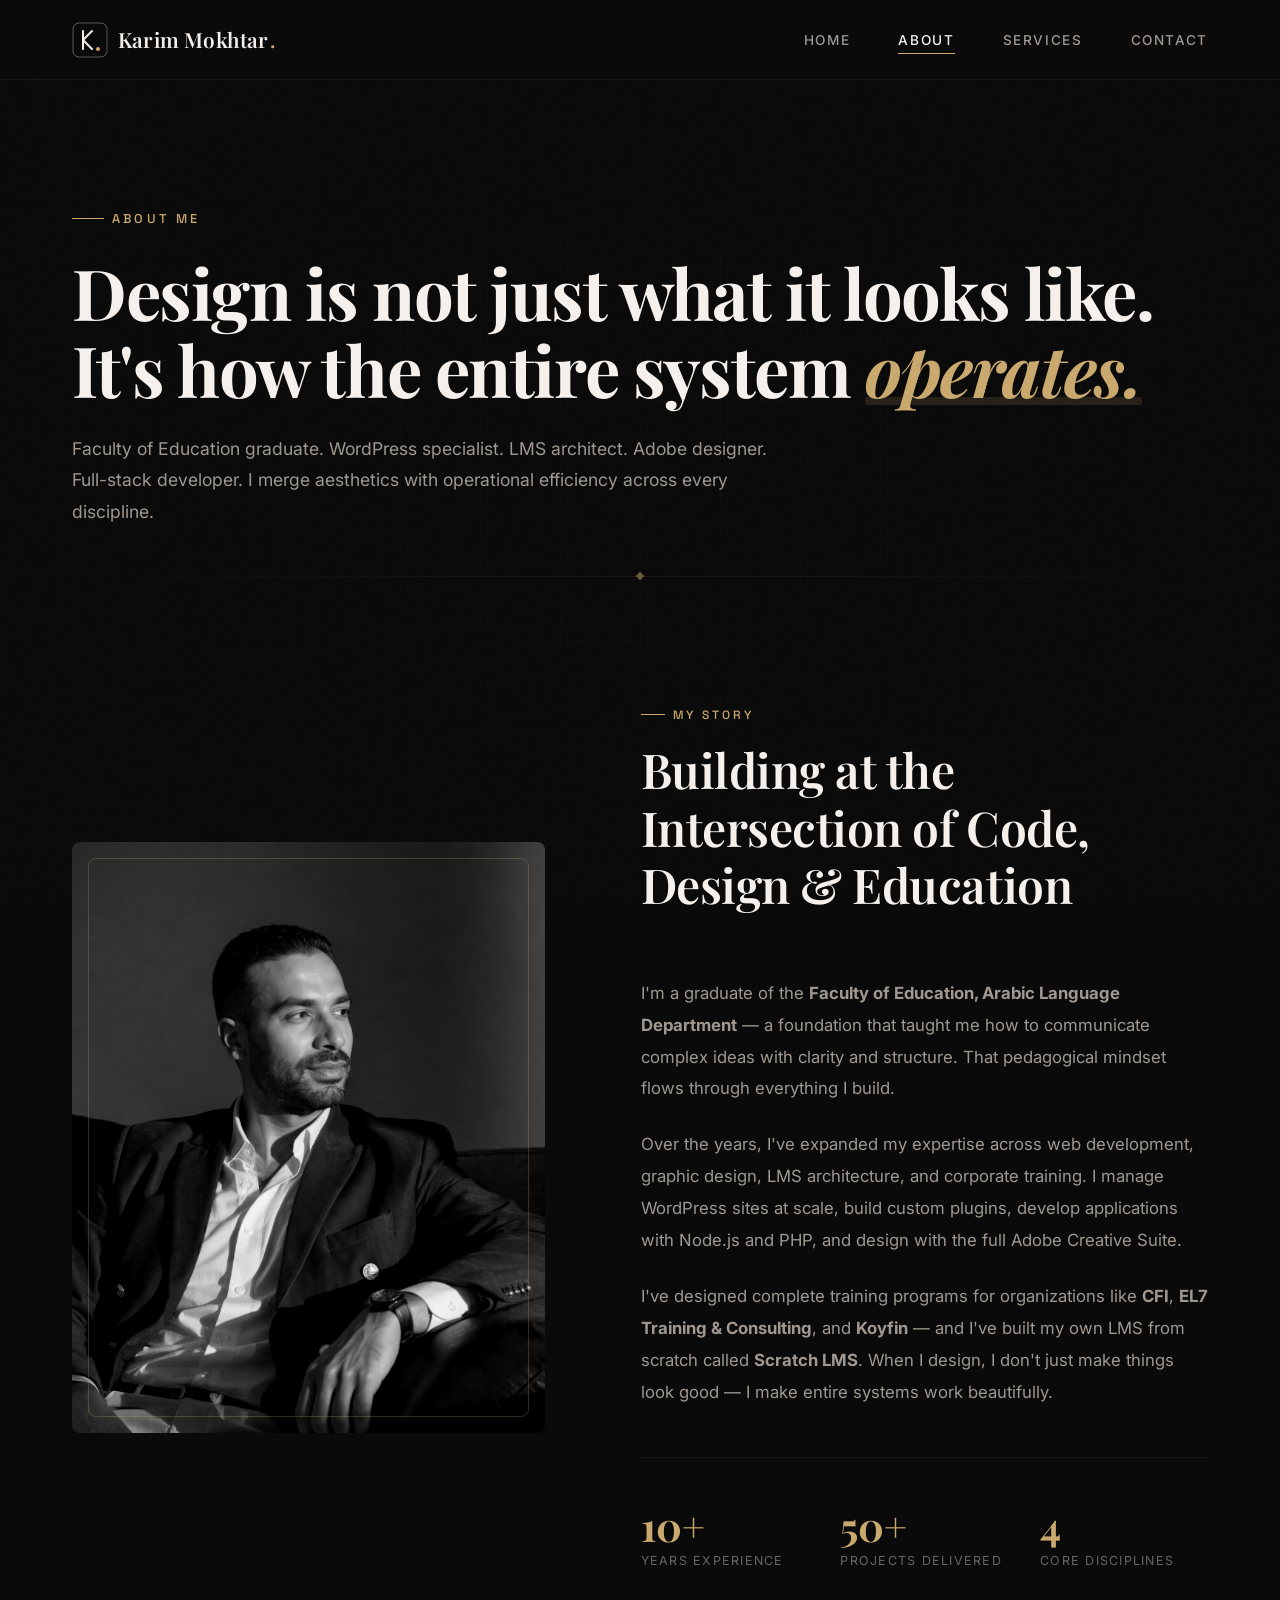
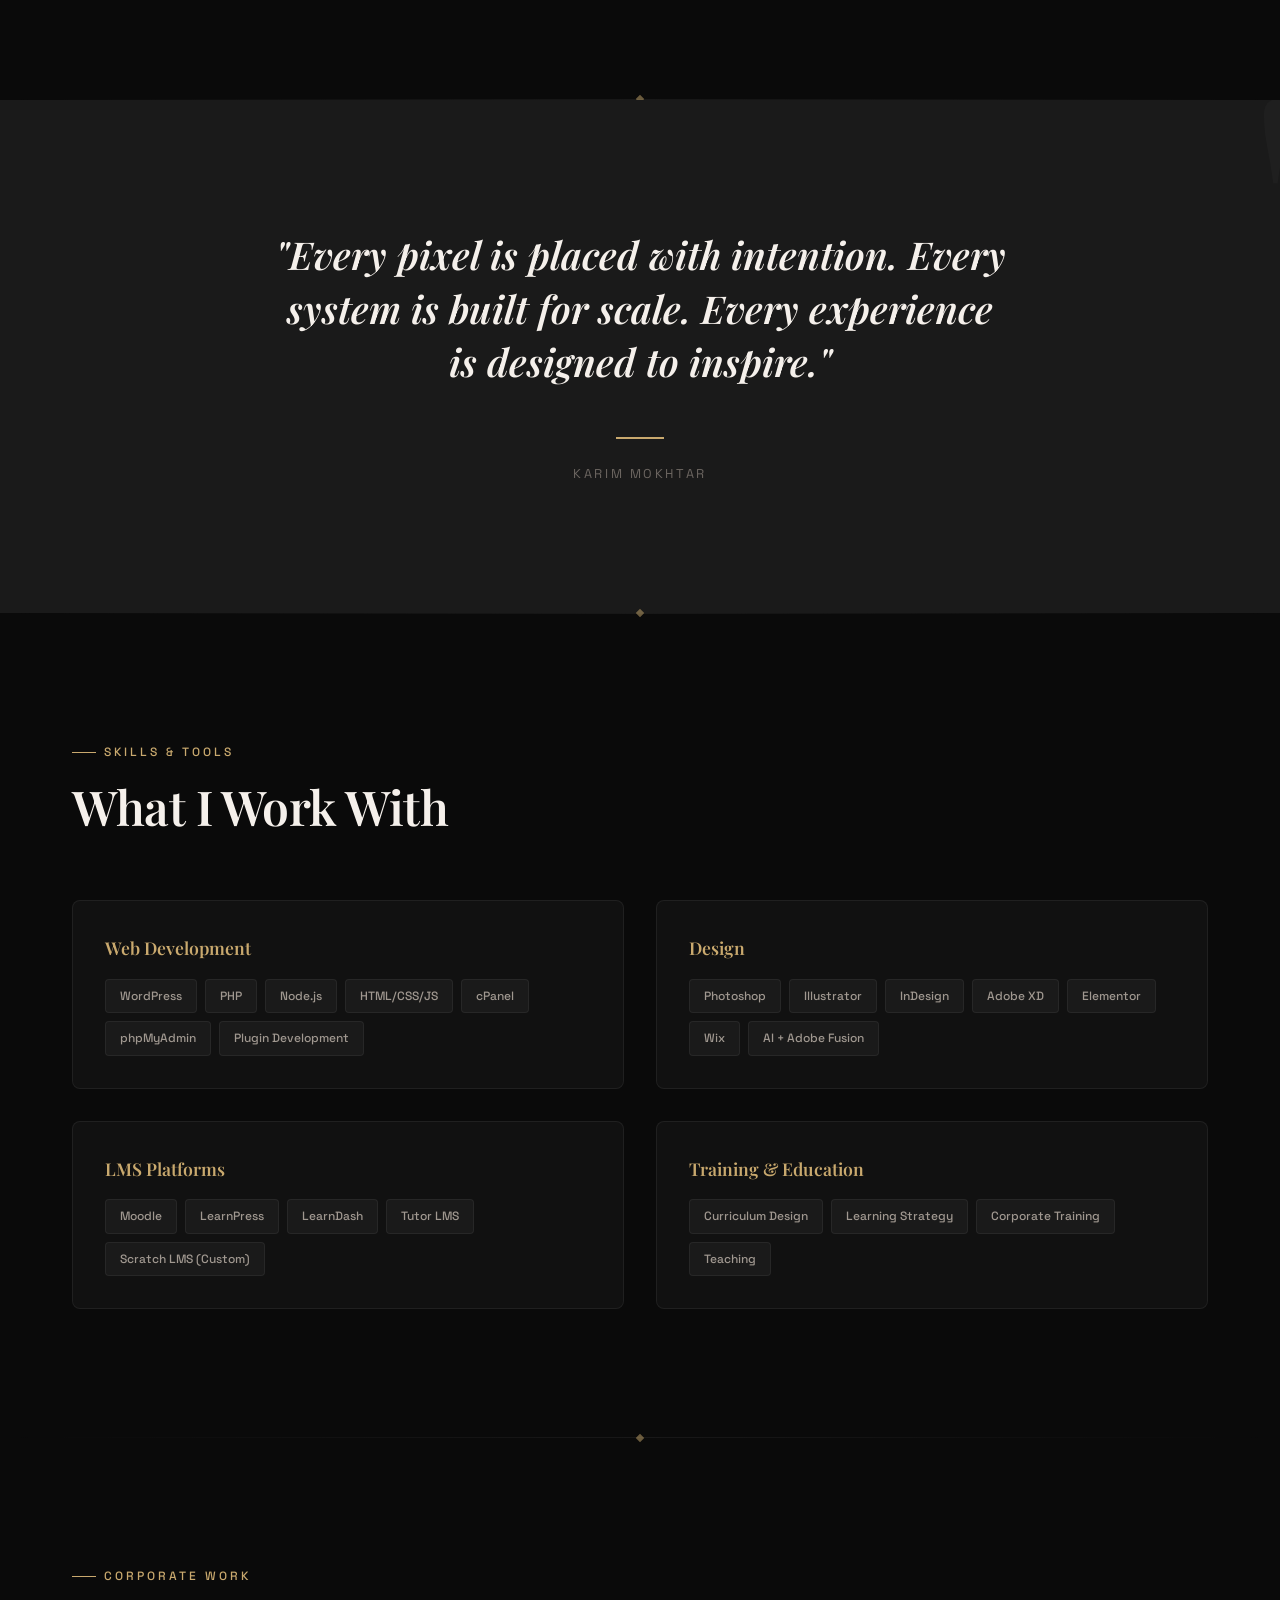
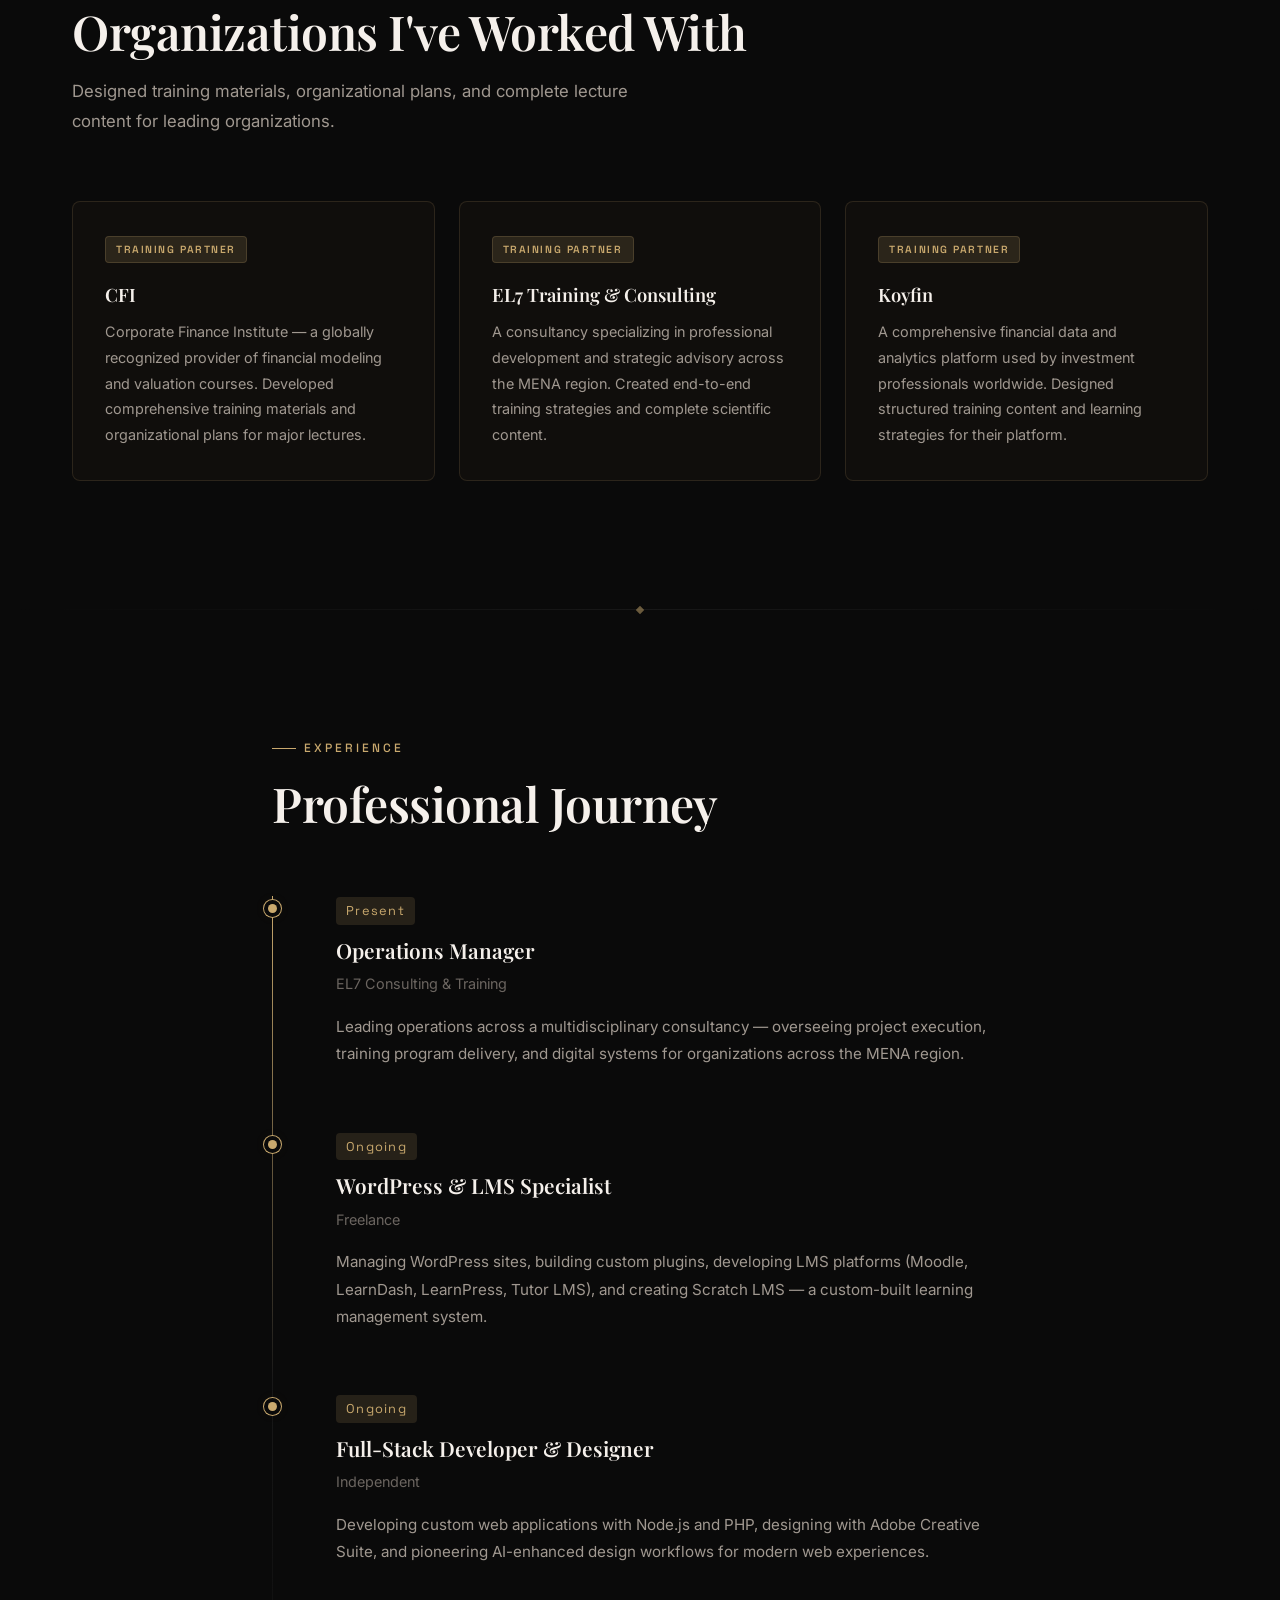
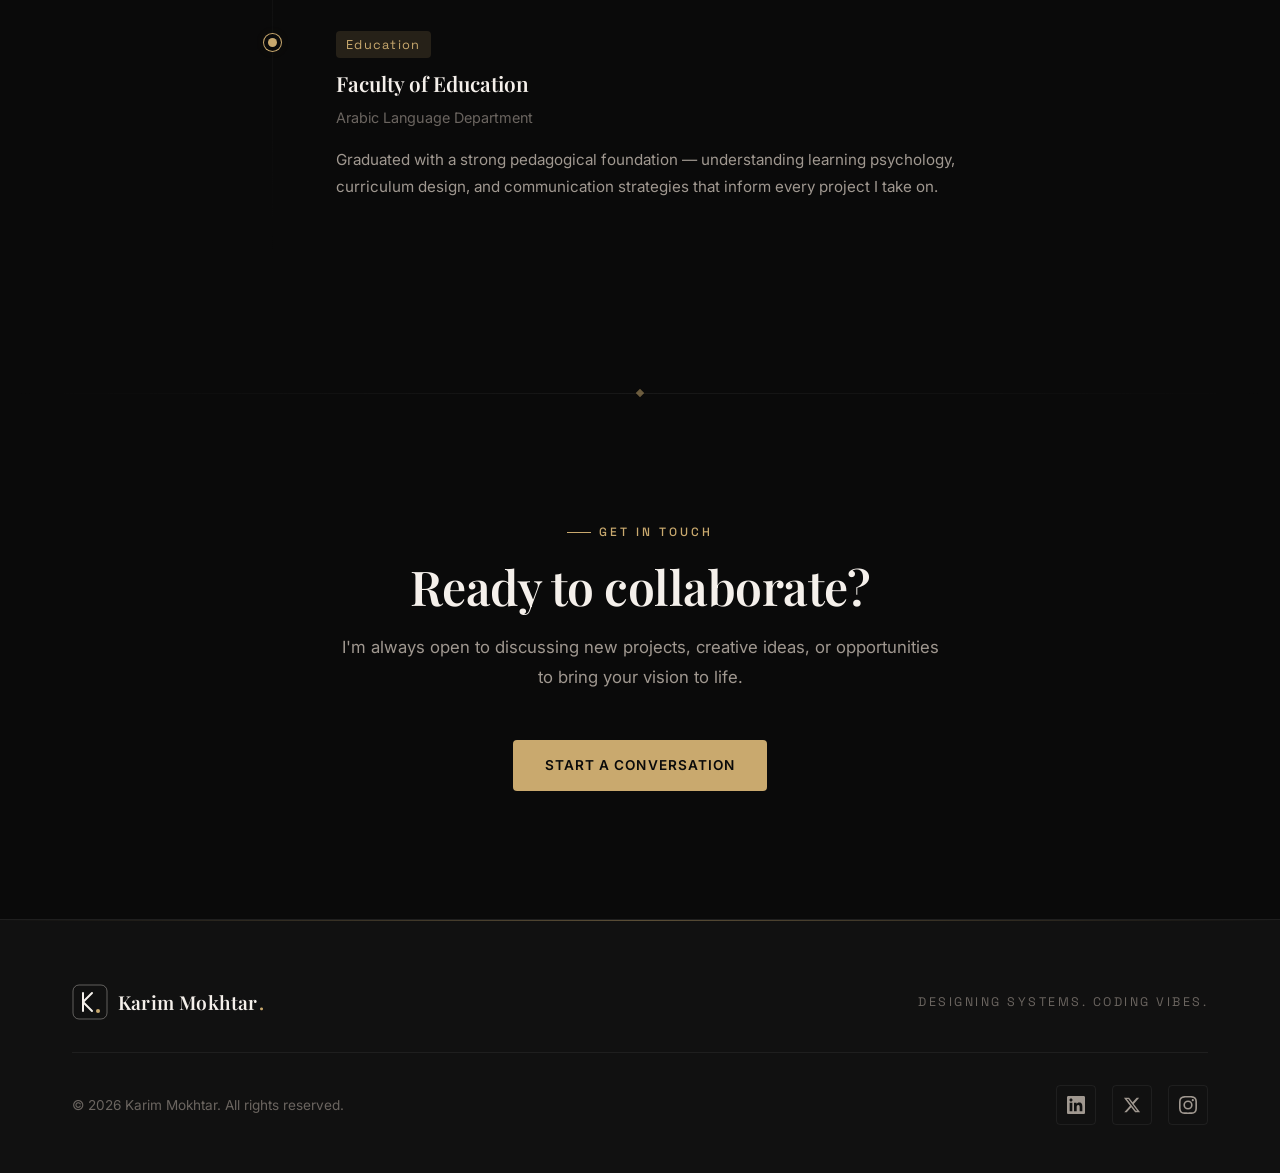
==== commit f711e9ac: "update: Sync all pages with latest content & styling updates" ====
--- a/about.html
+++ b/about.html
@@ -11,7 +11,16 @@
 <body>
   <header class="site-header" id="site-header">
     <div class="header-inner">
-      <a href="index.html" class="logo">Karim<span>.</span></a>
+      <a href="index.html" class="logo" aria-label="Karim Mokhtar — Home">
+        <svg class="logo-mark" width="36" height="36" viewBox="0 0 36 36" xmlns="http://www.w3.org/2000/svg" aria-hidden="true">
+          <rect x="1" y="1" width="34" height="34" rx="6" fill="none" stroke="currentColor" stroke-width="1" opacity="0.35"/>
+          <path d="M11 9 L11 27" stroke="currentColor" stroke-width="2" stroke-linecap="round" fill="none"/>
+          <path d="M11 18 L20 9" stroke="currentColor" stroke-width="2" stroke-linecap="round" fill="none"/>
+          <path d="M11 18 L20 27" stroke="currentColor" stroke-width="2" stroke-linecap="round" fill="none"/>
+          <circle cx="26" cy="27" r="2" fill="#c9a96e"/>
+        </svg>
+        <span class="logo-text">Karim Mokhtar<span class="logo-dot">.</span></span>
+      </a>
       <nav>
         <ul class="nav-links" id="nav-links">
           <li><a href="index.html">Home</a></li>
@@ -20,21 +29,21 @@
           <li><a href="contact.html">Contact</a></li>
         </ul>
       </nav>
-      <button class="menu-toggle" id="menu-toggle" aria-label="Toggle menu"><span></span><span></span><span></span></button>
+      <button type="button" class="menu-toggle" id="menu-toggle" aria-label="Toggle menu"><span></span><span></span><span></span></button>
     </div>
   </header>
 
-  <main class="page-content" style="padding-top: var(--header-height);">
+  <main class="page-content page-content--with-header">
 
     <!-- PAGE HERO -->
-    <section class="section" style="padding-bottom: 0;">
+    <section class="section section--no-bottom">
       <div class="container">
         <div class="hero-label reveal">About Me</div>
-        <h1 class="hero-title reveal" style="margin-bottom: var(--space-lg);">
+        <h1 class="hero-title reveal section-title--mb-lg">
           Design is not just what it looks like.<br>
           It's how the entire system <span class="highlight">operates.</span>
         </h1>
-        <p class="hero-subtitle reveal" style="max-width: 700px;">
+        <p class="hero-subtitle reveal page-hero-subtitle">
           Faculty of Education graduate. WordPress specialist. LMS architect. Adobe designer. Full-stack developer. I merge aesthetics with operational efficiency across every discipline.
         </p>
       </div>
@@ -81,14 +90,14 @@
     <div class="section-divider"></div>
 
     <!-- QUOTE -->
-    <section class="section" style="background: var(--color-bg-tertiary); text-align: center; position: relative; overflow: hidden;">
-      <div class="quote-bg" style="position: absolute; right: -60px; top: -60px; font-size: 20rem; font-family: var(--font-display); color: rgba(255,255,255,0.02); line-height: 1; pointer-events: none;">"</div>
-      <div class="container container--narrow reveal" style="position: relative; z-index: 2;">
-        <blockquote style="font-family: var(--font-display); font-size: clamp(1.6rem, 3vw, 2.6rem); font-weight: 600; line-height: 1.4; margin-bottom: var(--space-2xl); color: var(--color-text-primary);">
+    <section class="section quote-section">
+      <div class="quote-bg" aria-hidden="true">"</div>
+      <div class="container container--narrow reveal quote-content">
+        <blockquote class="quote-text">
           "Every pixel is placed with intention. Every system is built for scale. Every experience is designed to inspire."
         </blockquote>
-        <div style="width: 48px; height: 2px; background: var(--color-accent); margin: 0 auto var(--space-lg);"></div>
-        <p style="font-family: var(--font-mono); font-size: 0.8rem; text-transform: uppercase; letter-spacing: 0.2em; color: var(--color-text-muted);">Karim Mokhtar</p>
+        <div class="quote-divider"></div>
+        <p class="quote-author">Karim Mokhtar</p>
       </div>
     </section>
 
@@ -191,9 +200,9 @@
         <div class="timeline reveal">
           <div class="timeline-item">
             <span class="timeline-date">Present</span>
-            <h3>Founder & Creative Director</h3>
+            <h3>Operations Manager</h3>
             <h4>EL7 Consulting & Training</h4>
-            <p>Leading a multidisciplinary consultancy — building custom platforms, designing training programs, and delivering end-to-end digital solutions for organizations across the MENA region.</p>
+            <p>Leading operations across a multidisciplinary consultancy — overseeing project execution, training program delivery, and digital systems for organizations across the MENA region.</p>
           </div>
           <div class="timeline-item">
             <span class="timeline-date">Ongoing</span>
@@ -219,11 +228,11 @@
 
     <!-- CTA -->
     <div class="section-divider"></div>
-    <section class="section" style="text-align: center;">
+    <section class="section section--center">
       <div class="container container--narrow reveal">
-        <span class="section-label" style="justify-content: center;">Get in Touch</span>
+        <span class="section-label section-label--center">Get in Touch</span>
         <h2 class="section-title">Ready to collaborate?</h2>
-        <p class="section-desc" style="margin: 0 auto var(--space-2xl);">I'm always open to discussing new projects, creative ideas, or opportunities to bring your vision to life.</p>
+        <p class="section-desc section-desc--center">I'm always open to discussing new projects, creative ideas, or opportunities to bring your vision to life.</p>
         <a href="contact.html" class="btn btn--primary">Start a Conversation</a>
       </div>
     </section>
@@ -231,6 +240,19 @@
 
   <footer class="site-footer">
     <div class="container">
+      <div class="footer-top">
+        <a href="index.html" class="logo footer-logo" aria-label="Karim Mokhtar — Home">
+          <svg class="logo-mark" width="36" height="36" viewBox="0 0 36 36" xmlns="http://www.w3.org/2000/svg" aria-hidden="true">
+            <rect x="1" y="1" width="34" height="34" rx="6" fill="none" stroke="currentColor" stroke-width="1" opacity="0.35"/>
+            <path d="M11 9 L11 27" stroke="currentColor" stroke-width="2" stroke-linecap="round" fill="none"/>
+            <path d="M11 18 L20 9" stroke="currentColor" stroke-width="2" stroke-linecap="round" fill="none"/>
+            <path d="M11 18 L20 27" stroke="currentColor" stroke-width="2" stroke-linecap="round" fill="none"/>
+            <circle cx="26" cy="27" r="2" fill="#c9a96e"/>
+          </svg>
+          <span class="logo-text">Karim Mokhtar<span class="logo-dot">.</span></span>
+        </a>
+        <p class="footer-tagline">Designing Systems. Coding Vibes.</p>
+      </div>
       <div class="footer-inner">
         <div class="footer-copy">&copy; 2026 Karim Mokhtar. All rights reserved.</div>
         <div class="footer-socials">
--- a/assets/css/style.css
+++ b/assets/css/style.css
@@ -33,21 +33,22 @@
   --font-body: 'Inter', -apple-system, sans-serif;
   --font-mono: 'Space Grotesk', monospace;
 
-  /* Spacing */
+  /* Fluid spacing — scales between mobile and desktop */
   --space-xs: 0.25rem;
   --space-sm: 0.5rem;
   --space-md: 1rem;
   --space-lg: 1.5rem;
   --space-xl: 2rem;
-  --space-2xl: 3rem;
-  --space-3xl: 4rem;
-  --space-4xl: 6rem;
-  --space-5xl: 8rem;
+  --space-2xl: clamp(2rem, 4vw, 3rem);
+  --space-3xl: clamp(2.5rem, 6vw, 4rem);
+  --space-4xl: clamp(3rem, 8vw, 6rem);
+  --space-5xl: clamp(4rem, 10vw, 8rem);
 
   /* Layout */
   --max-width: 1200px;
   --max-width-narrow: 800px;
   --header-height: 80px;
+  --container-pad: clamp(1rem, 4vw, 2rem);
 
   /* Effects */
   --radius-sm: 4px;
@@ -59,6 +60,7 @@
   --shadow-md: 0 4px 24px rgba(0,0,0,0.4);
   --shadow-lg: 0 8px 48px rgba(0,0,0,0.5);
   --shadow-glow: 0 0 40px rgba(201, 169, 110, 0.08);
+  --shadow-accent: 0 12px 40px rgba(201, 169, 110, 0.18);
 
   --transition-fast: 0.2s cubic-bezier(0.4, 0, 0.2, 1);
   --transition-base: 0.3s cubic-bezier(0.4, 0, 0.2, 1);
@@ -77,6 +79,7 @@
   font-size: 16px;
   -webkit-font-smoothing: antialiased;
   -moz-osx-font-smoothing: grayscale;
+  -webkit-tap-highlight-color: transparent;
 }
 
 body {
@@ -85,6 +88,12 @@
   color: var(--color-text-primary);
   line-height: 1.7;
   overflow-x: hidden;
+  min-height: 100vh;
+}
+
+body.menu-open {
+  overflow: hidden;
+  touch-action: none;
 }
 
 ::selection {
@@ -106,7 +115,8 @@
   width: 100%;
   max-width: var(--max-width);
   margin: 0 auto;
-  padding: 0 var(--space-xl);
+  padding: 0 var(--container-pad);
+  position: relative;
 }
 
 .container--narrow {
@@ -123,15 +133,41 @@
 .text-accent { color: var(--color-text-accent); }
 .text-muted { color: var(--color-text-muted); }
 .text-secondary { color: var(--color-text-secondary); }
-
-/* --- Background Noise Texture --- */
+.text-accent-italic { color: var(--color-accent); font-style: italic; }
+.text-center { text-align: center; }
+.center-block { text-align: center; margin-top: var(--space-3xl); }
+.section-label--center { justify-content: center; }
+.section-title--mb-lg { margin-bottom: var(--space-lg); }
+.section-desc--center { margin: 0 auto var(--space-2xl); }
+.section--center { text-align: center; }
+.section--no-bottom { padding-bottom: 0; }
+.section--small-bottom { padding-bottom: var(--space-xl); }
+
+/* --- Background Layers --- */
 body::before {
   content: '';
   position: fixed;
   inset: 0;
-  background-image: url("data:image/svg+xml,%3Csvg viewBox='0 0 256 256' xmlns='http://www.w3.org/2000/svg'%3E%3Cfilter id='noise'%3E%3CfeTurbulence type='fractalNoise' baseFrequency='0.9' numOctaves='4' stitchTiles='stitch'/%3E%3C/filter%3E%3Crect width='100%25' height='100%25' filter='url(%23noise)' opacity='0.02'/%3E%3C/svg%3E");
+  background-image: url("data:image/svg+xml,%3Csvg viewBox='0 0 256 256' xmlns='http://www.w3.org/2000/svg'%3E%3Cfilter id='noise'%3E%3CfeTurbulence type='fractalNoise' baseFrequency='0.9' numOctaves='4' stitchTiles='stitch'/%3E%3C/filter%3E%3Crect width='100%25' height='100%25' filter='url(%23noise)' opacity='0.025'/%3E%3C/svg%3E");
   pointer-events: none;
   z-index: 0;
+  opacity: 0.6;
+}
+
+/* Subtle animated grid background */
+body::after {
+  content: '';
+  position: fixed;
+  inset: 0;
+  background-image:
+    linear-gradient(var(--color-divider) 1px, transparent 1px),
+    linear-gradient(90deg, var(--color-divider) 1px, transparent 1px);
+  background-size: 80px 80px;
+  pointer-events: none;
+  z-index: 0;
+  opacity: 0.4;
+  -webkit-mask-image: radial-gradient(ellipse at center, black 30%, transparent 80%);
+  mask-image: radial-gradient(ellipse at center, black 30%, transparent 80%);
 }
 
 /* --- Header / Navigation --- */
@@ -140,16 +176,17 @@
   top: 0; left: 0; right: 0;
   height: var(--header-height);
   z-index: 1000;
+  -webkit-backdrop-filter: blur(20px) saturate(180%);
   backdrop-filter: blur(20px) saturate(180%);
-  -webkit-backdrop-filter: blur(20px) saturate(180%);
-  background: rgba(10, 10, 10, 0.85);
+  background: rgba(10, 10, 10, 0.7);
   border-bottom: 1px solid var(--color-border);
-  transition: all var(--transition-base);
+  transition: background var(--transition-base), box-shadow var(--transition-base), border-color var(--transition-base);
 }
 
 .site-header.scrolled {
-  background: rgba(10, 10, 10, 0.95);
+  background: rgba(10, 10, 10, 0.92);
   box-shadow: var(--shadow-sm);
+  border-bottom-color: rgba(201, 169, 110, 0.08);
 }
 
 .header-inner {
@@ -159,19 +196,52 @@
   height: 100%;
   max-width: var(--max-width);
   margin: 0 auto;
-  padding: 0 var(--space-xl);
+  padding: 0 var(--container-pad);
+  position: relative;
 }
 
 .logo {
+  display: inline-flex;
+  align-items: center;
+  gap: 10px;
   font-family: var(--font-display);
-  font-size: 1.4rem;
+  font-size: 1.3rem;
   font-weight: 600;
   color: var(--color-text-primary);
-  letter-spacing: 0.02em;
+  letter-spacing: 0.01em;
   transition: color var(--transition-fast);
-}
-.logo span { color: var(--color-accent); }
+  position: relative;
+  z-index: 1002;
+  line-height: 1;
+}
+
+.logo-mark {
+  flex-shrink: 0;
+  display: block;
+  transition: transform var(--transition-spring);
+}
+
+.logo:hover .logo-mark {
+  transform: rotate(-6deg) scale(1.05);
+}
+
+.logo-text {
+  font-family: var(--font-display);
+  white-space: nowrap;
+}
+
+.logo-dot {
+  color: var(--color-accent);
+  margin-left: 1px;
+}
+
 .logo:hover { color: var(--color-accent-light); }
+.logo:hover .logo-dot { color: var(--color-accent); }
+
+@media (max-width: 480px) {
+  .logo { font-size: 1.05rem; gap: 8px; }
+  .logo-mark { width: 30px; height: 30px; }
+}
 
 .nav-links {
   display: flex;
@@ -214,25 +284,37 @@
 .menu-toggle {
   display: none;
   flex-direction: column;
+  justify-content: center;
+  align-items: center;
   gap: 5px;
   background: none;
-  border: none;
+  border: 1px solid var(--color-border);
+  border-radius: var(--radius-sm);
   cursor: pointer;
-  padding: 4px;
-  z-index: 1001;
-}
+  padding: 10px;
+  width: 44px;
+  height: 44px;
+  position: relative;
+  z-index: 1002;
+  transition: border-color var(--transition-fast), background var(--transition-fast);
+}
+.menu-toggle:hover { border-color: var(--color-border-hover); }
 .menu-toggle span {
   display: block;
-  width: 24px; height: 2px;
+  width: 22px; height: 1.5px;
   background: var(--color-text-primary);
-  transition: all var(--transition-base);
-}
+  transition: transform var(--transition-base), opacity var(--transition-base), background var(--transition-base);
+  transform-origin: center;
+}
+.menu-toggle.active { border-color: var(--color-accent); }
 .menu-toggle.active span:nth-child(1) {
-  transform: rotate(45deg) translate(5px, 5px);
-}
-.menu-toggle.active span:nth-child(2) { opacity: 0; }
+  transform: translateY(6.5px) rotate(45deg);
+  background: var(--color-accent);
+}
+.menu-toggle.active span:nth-child(2) { opacity: 0; transform: scaleX(0); }
 .menu-toggle.active span:nth-child(3) {
-  transform: rotate(-45deg) translate(5px, -5px);
+  transform: translateY(-6.5px) rotate(-45deg);
+  background: var(--color-accent);
 }
 
 /* --- Hero Section --- */
@@ -241,6 +323,7 @@
   display: flex;
   align-items: center;
   padding-top: var(--header-height);
+  padding-bottom: var(--space-3xl);
   position: relative;
   overflow: hidden;
 }
@@ -248,16 +331,28 @@
 .hero::before {
   content: '';
   position: absolute;
-  top: -50%; right: -30%;
-  width: 800px; height: 800px;
+  top: -30%; right: -20%;
+  width: min(800px, 90vw); height: min(800px, 90vw);
   background: radial-gradient(circle, var(--color-accent-glow) 0%, transparent 70%);
   pointer-events: none;
   animation: heroGlow 8s ease-in-out infinite alternate;
+  z-index: 0;
+}
+
+.hero::after {
+  content: '';
+  position: absolute;
+  bottom: -20%; left: -10%;
+  width: min(600px, 80vw); height: min(600px, 80vw);
+  background: radial-gradient(circle, rgba(201, 169, 110, 0.06) 0%, transparent 70%);
+  pointer-events: none;
+  animation: heroGlow 10s ease-in-out infinite alternate-reverse;
+  z-index: 0;
 }
 
 @keyframes heroGlow {
   0% { opacity: 0.3; transform: translate(0, 0) scale(1); }
-  100% { opacity: 0.6; transform: translate(-40px, 30px) scale(1.1); }
+  100% { opacity: 0.7; transform: translate(-40px, 30px) scale(1.15); }
 }
 
 .hero-grid {
@@ -266,6 +361,8 @@
   gap: var(--space-4xl);
   align-items: center;
   width: 100%;
+  position: relative;
+  z-index: 1;
 }
 
 .hero-content {
@@ -290,24 +387,39 @@
   content: '';
   width: 32px; height: 1px;
   background: var(--color-accent);
+  flex-shrink: 0;
 }
 
 .hero-title {
   font-family: var(--font-display);
-  font-size: clamp(2.8rem, 5vw, 4.5rem);
+  font-size: clamp(2.4rem, 5.5vw, 4.5rem);
   font-weight: 700;
   line-height: 1.1;
   margin-bottom: var(--space-lg);
   color: var(--color-text-primary);
+  letter-spacing: -0.02em;
 }
 
 .hero-title .highlight {
   color: var(--color-accent);
   font-style: italic;
+  position: relative;
+  display: inline-block;
+}
+
+.hero-title .highlight::after {
+  content: '';
+  position: absolute;
+  left: 0; right: 0; bottom: 4px;
+  height: 8px;
+  background: var(--color-accent);
+  opacity: 0.15;
+  z-index: -1;
+  border-radius: 2px;
 }
 
 .hero-subtitle {
-  font-size: 1.1rem;
+  font-size: clamp(0.95rem, 1.5vw, 1.1rem);
   color: var(--color-text-secondary);
   line-height: 1.8;
   margin-bottom: var(--space-2xl);
@@ -325,6 +437,7 @@
   display: flex;
   justify-content: center;
   align-items: center;
+  isolation: isolate;
 }
 
 .hero-image {
@@ -335,37 +448,84 @@
   object-position: center top;
   border-radius: var(--radius-lg);
   filter: grayscale(100%) contrast(1.05);
-  transition: filter var(--transition-slow);
+  transition: filter var(--transition-slow), transform var(--transition-slow);
   position: relative;
   z-index: 2;
 }
 
+.hero-image-wrapper:hover .hero-image {
+  filter: grayscale(40%) contrast(1.1);
+  transform: scale(1.01);
+}
+
 .hero-image-wrapper::before {
   content: '';
   position: absolute;
-  inset: -1px;
-  max-width: 482px;
+  inset: -2px;
+  max-width: 484px;
+  margin: 0 auto;
   aspect-ratio: 3/4;
   border-radius: var(--radius-lg);
-  background: linear-gradient(135deg, var(--color-accent) 0%, transparent 50%);
-  opacity: 0.3;
+  background: linear-gradient(135deg, var(--color-accent) 0%, transparent 50%, rgba(201, 169, 110, 0.3) 100%);
+  opacity: 0.4;
   z-index: 1;
+  animation: borderShift 6s ease-in-out infinite alternate;
+}
+
+@keyframes borderShift {
+  0% { opacity: 0.3; }
+  100% { opacity: 0.6; }
 }
 
 .hero-image-wrapper::after {
   content: '';
   position: absolute;
   bottom: -20px; right: -20px;
-  width: 200px; height: 200px;
+  width: clamp(120px, 30%, 200px); height: clamp(120px, 30%, 200px);
   border: 1px solid var(--color-border);
   border-radius: var(--radius-lg);
   z-index: 0;
+}
+
+/* Floating decorative accent */
+.hero-accent {
+  position: absolute;
+  font-family: var(--font-mono);
+  font-size: 0.7rem;
+  text-transform: uppercase;
+  letter-spacing: 0.2em;
+  color: var(--color-accent);
+  background: var(--color-bg-secondary);
+  border: 1px solid var(--color-border-hover);
+  padding: 8px 14px;
+  border-radius: var(--radius-sm);
+  -webkit-backdrop-filter: blur(10px);
+  backdrop-filter: blur(10px);
+  z-index: 3;
+  animation: float 4s ease-in-out infinite;
+}
+
+.hero-accent--top {
+  top: 10%;
+  left: -8%;
+}
+
+.hero-accent--bottom {
+  bottom: 12%;
+  right: -8%;
+  animation-delay: 1.5s;
+}
+
+@keyframes float {
+  0%, 100% { transform: translateY(0); }
+  50% { transform: translateY(-8px); }
 }
 
 /* --- Buttons --- */
 .btn {
   display: inline-flex;
   align-items: center;
+  justify-content: center;
   gap: var(--space-sm);
   padding: 14px 32px;
   font-family: var(--font-body);
@@ -376,10 +536,22 @@
   border: none;
   border-radius: var(--radius-sm);
   cursor: pointer;
-  transition: all var(--transition-base);
+  transition: transform var(--transition-base), box-shadow var(--transition-base), background var(--transition-base), color var(--transition-base), border-color var(--transition-base);
   position: relative;
   overflow: hidden;
-}
+  white-space: nowrap;
+}
+
+.btn::before {
+  content: '';
+  position: absolute;
+  top: 0; left: -100%;
+  width: 100%; height: 100%;
+  background: linear-gradient(90deg, transparent, rgba(255, 255, 255, 0.15), transparent);
+  transition: left 0.6s ease;
+}
+
+.btn:hover::before { left: 100%; }
 
 .btn--primary {
   background: var(--color-accent);
@@ -389,7 +561,7 @@
   background: var(--color-accent-light);
   color: var(--color-bg-primary);
   transform: translateY(-2px);
-  box-shadow: 0 8px 24px rgba(201, 169, 110, 0.25);
+  box-shadow: var(--shadow-accent);
 }
 
 .btn--outline {
@@ -401,6 +573,7 @@
   border-color: var(--color-accent);
   color: var(--color-accent);
   transform: translateY(-2px);
+  box-shadow: var(--shadow-glow);
 }
 
 .btn--ghost {
@@ -408,9 +581,11 @@
   color: var(--color-accent);
   padding: 14px 0;
 }
+.btn--ghost::before { display: none; }
 .btn--ghost:hover { color: var(--color-accent-light); }
 .btn--ghost .arrow {
   transition: transform var(--transition-fast);
+  display: inline-block;
 }
 .btn--ghost:hover .arrow { transform: translateX(4px); }
 
@@ -436,19 +611,21 @@
   content: '';
   width: 24px; height: 1px;
   background: var(--color-accent);
+  flex-shrink: 0;
 }
 
 .section-title {
   font-family: var(--font-display);
-  font-size: clamp(2rem, 3.5vw, 3rem);
+  font-size: clamp(1.8rem, 4vw, 3rem);
   font-weight: 600;
   line-height: 1.2;
   color: var(--color-text-primary);
   margin-bottom: var(--space-md);
+  letter-spacing: -0.01em;
 }
 
 .section-desc {
-  font-size: 1.05rem;
+  font-size: clamp(0.95rem, 1.4vw, 1.05rem);
   color: var(--color-text-secondary);
   max-width: 600px;
   line-height: 1.8;
@@ -473,6 +650,11 @@
   object-position: center top;
   border-radius: var(--radius-md);
   filter: grayscale(100%) contrast(1.05);
+  transition: filter var(--transition-slow);
+}
+
+.about-image-wrapper:hover .about-image {
+  filter: grayscale(50%) contrast(1.08);
 }
 
 .about-image-wrapper::after {
@@ -481,12 +663,18 @@
   inset: 16px;
   border: 1px solid var(--color-accent);
   border-radius: var(--radius-md);
-  opacity: 0.2;
+  opacity: 0.25;
   pointer-events: none;
+  transition: inset var(--transition-base), opacity var(--transition-base);
+}
+
+.about-image-wrapper:hover::after {
+  inset: 8px;
+  opacity: 0.5;
 }
 
 .about-text p {
-  font-size: 1.05rem;
+  font-size: clamp(0.95rem, 1.4vw, 1.05rem);
   color: var(--color-text-secondary);
   margin-bottom: var(--space-lg);
   line-height: 1.9;
@@ -501,10 +689,13 @@
   border-top: 1px solid var(--color-border);
 }
 
-.stat-item {}
+.stat-item {
+  position: relative;
+}
+
 .stat-number {
   font-family: var(--font-display);
-  font-size: 2.5rem;
+  font-size: clamp(2rem, 4vw, 2.5rem);
   font-weight: 700;
   color: var(--color-accent);
   line-height: 1;
@@ -512,7 +703,7 @@
 }
 
 .stat-text {
-  font-size: 0.8rem;
+  font-size: 0.78rem;
   color: var(--color-text-muted);
   text-transform: uppercase;
   letter-spacing: 0.1em;
@@ -607,7 +798,13 @@
   width: 9px; height: 9px;
   background: var(--color-accent);
   border-radius: 50%;
-  box-shadow: 0 0 0 4px var(--color-bg-primary), 0 0 0 5px var(--color-accent);
+  box-shadow: 0 0 0 4px var(--color-bg-primary), 0 0 0 5px var(--color-accent), 0 0 16px var(--color-accent-glow);
+  transition: box-shadow var(--transition-base), transform var(--transition-base);
+}
+
+.timeline-item:hover::before {
+  transform: scale(1.2);
+  box-shadow: 0 0 0 4px var(--color-bg-primary), 0 0 0 5px var(--color-accent-light), 0 0 24px var(--color-accent);
 }
 
 .timeline-date {
@@ -616,11 +813,15 @@
   color: var(--color-accent);
   letter-spacing: 0.1em;
   margin-bottom: var(--space-sm);
+  display: inline-block;
+  padding: 3px 10px;
+  background: var(--color-accent-glow);
+  border-radius: var(--radius-sm);
 }
 
 .timeline-item h3 {
   font-family: var(--font-display);
-  font-size: 1.3rem;
+  font-size: clamp(1.1rem, 2vw, 1.3rem);
   font-weight: 600;
   margin-bottom: var(--space-xs);
 }
@@ -647,7 +848,7 @@
 
 .contact-info h3 {
   font-family: var(--font-display);
-  font-size: 1.8rem;
+  font-size: clamp(1.4rem, 2.5vw, 1.8rem);
   font-weight: 600;
   margin-bottom: var(--space-lg);
 }
@@ -671,6 +872,7 @@
   color: var(--color-text-secondary);
   transition: all var(--transition-fast);
   font-size: 0.95rem;
+  word-break: break-word;
 }
 
 .contact-link:hover {
@@ -688,6 +890,12 @@
   border-radius: var(--radius-sm);
   color: var(--color-accent);
   flex-shrink: 0;
+  transition: border-color var(--transition-fast), background var(--transition-fast);
+}
+
+.contact-link:hover .contact-link-icon {
+  border-color: var(--color-accent);
+  background: var(--color-accent-glow);
 }
 
 /* Contact Form */
@@ -701,7 +909,7 @@
 
 .form-group label {
   display: block;
-  font-size: 0.8rem;
+  font-size: 0.78rem;
   font-weight: 500;
   color: var(--color-text-muted);
   text-transform: uppercase;
@@ -714,7 +922,7 @@
   width: 100%;
   padding: 14px 16px;
   font-family: var(--font-body);
-  font-size: 0.95rem;
+  font-size: 16px; /* Prevent iOS zoom on focus */
   color: var(--color-text-primary);
   background: var(--color-bg-card);
   border: 1px solid var(--color-border);
@@ -727,6 +935,7 @@
 .form-group textarea:focus {
   border-color: var(--color-accent);
   box-shadow: 0 0 0 3px var(--color-accent-glow);
+  background: var(--color-bg-card-hover);
 }
 
 .form-group textarea {
@@ -736,15 +945,48 @@
 
 /* --- Footer --- */
 .site-footer {
-  padding: var(--space-3xl) 0;
+  padding: var(--space-3xl) 0 var(--space-2xl);
   border-top: 1px solid var(--color-border);
   background: var(--color-bg-secondary);
-}
-
-.footer-inner {
+  position: relative;
+}
+
+.site-footer::before {
+  content: '';
+  position: absolute;
+  top: 0; left: 0; right: 0;
+  height: 1px;
+  background: linear-gradient(90deg, transparent, var(--color-accent), transparent);
+  opacity: 0.4;
+}
+
+.footer-top {
   display: flex;
   justify-content: space-between;
   align-items: center;
+  gap: var(--space-lg);
+  padding-bottom: var(--space-xl);
+  margin-bottom: var(--space-xl);
+  border-bottom: 1px solid var(--color-border);
+  flex-wrap: wrap;
+}
+
+.footer-logo { font-size: 1.2rem; }
+
+.footer-tagline {
+  font-family: var(--font-mono);
+  font-size: 0.78rem;
+  text-transform: uppercase;
+  letter-spacing: 0.2em;
+  color: var(--color-text-muted);
+}
+
+.footer-inner {
+  display: flex;
+  justify-content: space-between;
+  align-items: center;
+  gap: var(--space-lg);
+  flex-wrap: wrap;
 }
 
 .footer-copy {
@@ -767,6 +1009,7 @@
   color: var(--color-text-secondary);
   transition: all var(--transition-fast);
   font-size: 1rem;
+  flex-shrink: 0;
 }
 
 .social-link:hover {
@@ -774,6 +1017,7 @@
   color: var(--color-accent);
   transform: translateY(-2px);
   box-shadow: var(--shadow-glow);
+  background: var(--color-accent-glow);
 }
 
 /* --- Scroll Reveal Animation --- */
@@ -787,15 +1031,37 @@
   transform: translateY(0);
 }
 
+@media (prefers-reduced-motion: reduce) {
+  .reveal { opacity: 1; transform: none; transition: none; }
+  *, *::before, *::after {
+    animation-duration: 0.01ms !important;
+    animation-iteration-count: 1 !important;
+    transition-duration: 0.01ms !important;
+  }
+}
+
 /* --- Divider --- */
 .section-divider {
   width: 100%;
   height: 1px;
   background: linear-gradient(90deg, transparent, var(--color-border), transparent);
+  position: relative;
+}
+
+.section-divider::after {
+  content: '';
+  position: absolute;
+  left: 50%;
+  top: 50%;
+  transform: translate(-50%, -50%) rotate(45deg);
+  width: 6px;
+  height: 6px;
+  background: var(--color-accent);
+  opacity: 0.5;
 }
 
 /* --- Custom Scrollbar --- */
-::-webkit-scrollbar { width: 6px; }
+::-webkit-scrollbar { width: 6px; height: 6px; }
 ::-webkit-scrollbar-track { background: var(--color-bg-primary); }
 ::-webkit-scrollbar-thumb { background: #333; border-radius: 3px; }
 ::-webkit-scrollbar-thumb:hover { background: var(--color-accent); }
@@ -820,9 +1086,9 @@
 .marquee-content {
   display: flex;
   align-items: center;
-  animation: marqueeScroll 20s linear infinite;
+  animation: marqueeScroll 25s linear infinite;
   font-family: var(--font-display);
-  font-size: 1.1rem;
+  font-size: clamp(0.95rem, 2vw, 1.1rem);
   font-weight: 700;
   text-transform: uppercase;
   letter-spacing: 0.15em;
@@ -853,9 +1119,22 @@
   padding: var(--space-3xl);
   border-right: 1px solid var(--color-border);
   border-bottom: 1px solid var(--color-border);
-  transition: all 0.4s ease;
-  position: relative;
-}
+  transition: background 0.4s ease, color 0.4s ease;
+  position: relative;
+  overflow: hidden;
+}
+
+.service-detail-card::before {
+  content: '';
+  position: absolute;
+  inset: 0;
+  background: radial-gradient(circle at top right, var(--color-accent-glow), transparent 70%);
+  opacity: 0;
+  transition: opacity 0.4s ease;
+  pointer-events: none;
+}
+
+.service-detail-card:hover::before { opacity: 1; }
 
 .service-detail-card:hover {
   background: var(--color-text-primary);
@@ -864,6 +1143,7 @@
 
 .service-detail-card:hover .svc-icon {
   color: var(--color-bg-primary);
+  transform: scale(1.1) rotate(-4deg);
 }
 
 .service-detail-card:hover p,
@@ -874,15 +1154,23 @@
 .svc-icon {
   color: var(--color-text-primary);
   margin-bottom: var(--space-xl);
-  transition: color 0.4s ease;
+  transition: color 0.4s ease, transform 0.4s ease;
+  display: inline-flex;
+  align-items: center;
+  justify-content: center;
+  width: 56px; height: 56px;
+  background: var(--color-accent-glow);
+  border-radius: var(--radius-sm);
+  color: var(--color-accent);
 }
 
 .service-detail-card h3 {
   font-family: var(--font-display);
-  font-size: 1.5rem;
+  font-size: clamp(1.2rem, 2.5vw, 1.5rem);
   font-weight: 700;
   text-transform: uppercase;
   margin-bottom: var(--space-md);
+  letter-spacing: -0.01em;
 }
 
 .service-detail-card p {
@@ -932,12 +1220,18 @@
   text-align: center;
   padding: var(--space-xl);
   position: relative;
+  border-radius: var(--radius-md);
+  transition: background var(--transition-base);
+}
+
+.process-step:hover {
+  background: var(--color-bg-card);
 }
 
 .process-step::after {
   content: '';
   position: absolute;
-  top: 32px;
+  top: 56px;
   right: -12px;
   width: 24px;
   height: 1px;
@@ -953,9 +1247,14 @@
   font-size: 3rem;
   font-weight: 700;
   color: var(--color-accent);
-  opacity: 0.3;
+  opacity: 0.35;
   line-height: 1;
   margin-bottom: var(--space-md);
+  transition: opacity var(--transition-base);
+}
+
+.process-step:hover .process-num {
+  opacity: 0.7;
 }
 
 .process-step h4 {
@@ -991,10 +1290,22 @@
   background: var(--color-bg-card);
   border: 1px solid var(--color-border);
   border-radius: var(--radius-md);
-  padding: var(--space-xl) var(--space-xl);
+  padding: var(--space-xl);
   transition: all var(--transition-base);
   position: relative;
-}
+  overflow: hidden;
+}
+
+.svc-full-card::before {
+  content: '';
+  position: absolute;
+  top: 0; left: 0;
+  width: 0; height: 1px;
+  background: linear-gradient(90deg, var(--color-accent), transparent);
+  transition: width var(--transition-slow);
+}
+
+.svc-full-card:hover::before { width: 100%; }
 
 .svc-full-card:hover {
   border-color: var(--color-border-hover);
@@ -1044,6 +1355,7 @@
   padding: 4px 10px;
   border-radius: var(--radius-sm);
   margin-bottom: var(--space-md);
+  border: 1px solid rgba(201, 169, 110, 0.2);
 }
 
 /* --- Skills Grid --- */
@@ -1058,6 +1370,12 @@
   border: 1px solid var(--color-border);
   border-radius: var(--radius-md);
   padding: var(--space-xl);
+  transition: border-color var(--transition-base), background var(--transition-base);
+}
+
+.skill-group:hover {
+  border-color: var(--color-border-hover);
+  background: var(--color-bg-card-hover);
 }
 
 .skill-group h4 {
@@ -1085,12 +1403,407 @@
   padding: 6px 14px;
   border-radius: var(--radius-sm);
   transition: all var(--transition-fast);
+  cursor: default;
 }
 
 .skill-tag:hover {
   border-color: var(--color-accent);
   color: var(--color-accent);
   transform: translateY(-1px);
+  background: var(--color-accent-glow);
+}
+
+.skill-tag--accent {
+  border-color: var(--color-accent);
+  color: var(--color-accent);
+  background: var(--color-accent-glow);
+}
+
+/* ============================================
+   SERVICES PAGE — REDESIGNED
+   ============================================ */
+
+/* --- Services hero tag pills --- */
+.svc-hero-tags {
+  display: flex;
+  flex-wrap: wrap;
+  gap: var(--space-sm);
+  margin-top: var(--space-xl);
+}
+
+.svc-tag-pill {
+  display: inline-flex;
+  align-items: center;
+  gap: var(--space-sm);
+  font-family: var(--font-mono);
+  font-size: 0.78rem;
+  font-weight: 500;
+  color: var(--color-text-secondary);
+  background: var(--color-bg-card);
+  border: 1px solid var(--color-border);
+  padding: 8px 16px;
+  border-radius: 100px;
+  transition: all var(--transition-fast);
+}
+
+.svc-tag-pill:hover {
+  border-color: var(--color-border-hover);
+  color: var(--color-accent);
+  background: var(--color-bg-card-hover);
+}
+
+.svc-tag-dot {
+  width: 6px;
+  height: 6px;
+  border-radius: 50%;
+  background: var(--color-accent);
+  display: inline-block;
+  flex-shrink: 0;
+  box-shadow: 0 0 8px var(--color-accent);
+}
+
+/* --- Stats Strip --- */
+.svc-stats-strip {
+  padding: var(--space-3xl) 0;
+  border-top: 1px solid var(--color-border);
+  border-bottom: 1px solid var(--color-border);
+  background: var(--color-bg-secondary);
+  position: relative;
+}
+
+.svc-stats-grid {
+  display: grid;
+  grid-template-columns: repeat(4, 1fr);
+  gap: var(--space-xl);
+}
+
+.svc-stat {
+  text-align: center;
+  position: relative;
+}
+
+.svc-stat:not(:last-child)::after {
+  content: '';
+  position: absolute;
+  right: calc(-1 * var(--space-xl) / 2);
+  top: 50%;
+  transform: translateY(-50%);
+  width: 1px;
+  height: 60%;
+  background: var(--color-border);
+}
+
+.svc-stat-num {
+  font-family: var(--font-display);
+  font-size: clamp(2.2rem, 4vw, 3rem);
+  font-weight: 700;
+  color: var(--color-accent);
+  line-height: 1;
+  margin-bottom: var(--space-sm);
+  letter-spacing: -0.02em;
+}
+
+.svc-stat-num span {
+  font-size: 0.6em;
+  vertical-align: top;
+  margin-left: 2px;
+  opacity: 0.7;
+}
+
+.svc-stat-label {
+  font-family: var(--font-mono);
+  font-size: 0.75rem;
+  text-transform: uppercase;
+  letter-spacing: 0.18em;
+  color: var(--color-text-muted);
+}
+
+/* --- Service Block — alternating layout --- */
+.svc-block {
+  position: relative;
+  overflow: hidden;
+}
+
+.svc-block--alt {
+  background: var(--color-bg-secondary);
+}
+
+.svc-block-grid {
+  display: grid;
+  grid-template-columns: 1fr 1.4fr;
+  gap: var(--space-4xl);
+  align-items: start;
+}
+
+.svc-block-grid--reverse {
+  direction: rtl;
+}
+.svc-block-grid--reverse > * {
+  direction: ltr;
+}
+
+.svc-block-aside {
+  position: sticky;
+  top: calc(var(--header-height) + var(--space-xl));
+}
+
+.svc-block-num {
+  font-family: var(--font-display);
+  font-size: clamp(4rem, 9vw, 7rem);
+  font-weight: 700;
+  line-height: 0.85;
+  color: transparent;
+  -webkit-text-stroke: 1.5px var(--color-accent);
+  margin-bottom: var(--space-lg);
+  letter-spacing: -0.03em;
+  opacity: 0.8;
+}
+
+.svc-block-icon {
+  display: inline-flex;
+  align-items: center;
+  justify-content: center;
+  width: 64px;
+  height: 64px;
+  background: var(--color-accent-glow);
+  border: 1px solid rgba(201, 169, 110, 0.2);
+  border-radius: var(--radius-md);
+  color: var(--color-accent);
+  margin-bottom: var(--space-lg);
+}
+
+.svc-block-aside .section-title {
+  font-size: clamp(1.6rem, 3.5vw, 2.4rem);
+}
+
+.svc-block-aside .section-desc {
+  margin-bottom: var(--space-xl);
+}
+
+.svc-tech-row {
+  display: flex;
+  flex-wrap: wrap;
+  gap: var(--space-sm);
+  margin-top: var(--space-lg);
+}
+
+/* --- Service Features Grid --- */
+.svc-feature-grid {
+  display: grid;
+  grid-template-columns: repeat(2, 1fr);
+  gap: 0;
+  border: 1px solid var(--color-border);
+  border-radius: var(--radius-md);
+  overflow: hidden;
+  background: var(--color-bg-card);
+}
+
+.svc-feature-grid--small {
+  margin-top: var(--space-lg);
+}
+
+.svc-feature {
+  padding: var(--space-xl);
+  border-right: 1px solid var(--color-border);
+  border-bottom: 1px solid var(--color-border);
+  position: relative;
+  transition: background var(--transition-base);
+}
+
+.svc-feature:nth-child(2n) { border-right: none; }
+.svc-feature:nth-last-child(-n+2) { border-bottom: none; }
+.svc-feature:nth-last-child(1):nth-child(odd) {
+  grid-column: span 2;
+  border-right: none;
+}
+
+.svc-feature:hover {
+  background: var(--color-bg-card-hover);
+}
+
+.svc-feature::before {
+  content: '';
+  position: absolute;
+  left: 0; top: 0;
+  width: 2px;
+  height: 0;
+  background: var(--color-accent);
+  transition: height var(--transition-base);
+}
+
+.svc-feature:hover::before { height: 100%; }
+
+.svc-feature-num {
+  font-family: var(--font-mono);
+  font-size: 0.7rem;
+  font-weight: 600;
+  letter-spacing: 0.2em;
+  color: var(--color-accent);
+  margin-bottom: var(--space-md);
+  display: inline-block;
+  padding: 3px 10px;
+  background: var(--color-accent-glow);
+  border-radius: var(--radius-sm);
+}
+
+.svc-feature h4 {
+  font-family: var(--font-display);
+  font-size: 1.15rem;
+  font-weight: 600;
+  color: var(--color-text-primary);
+  margin-bottom: var(--space-sm);
+}
+
+.svc-feature p {
+  font-size: 0.9rem;
+  color: var(--color-text-secondary);
+  line-height: 1.7;
+}
+
+.svc-feature p strong {
+  color: var(--color-text-primary);
+  font-weight: 600;
+}
+
+.svc-feature--featured {
+  background: rgba(201, 169, 110, 0.04);
+}
+
+.svc-feature--featured::before {
+  height: 100%;
+  background: var(--color-accent);
+}
+
+/* --- Client Cards --- */
+.svc-clients-grid {
+  display: grid;
+  grid-template-columns: repeat(3, 1fr);
+  gap: var(--space-md);
+  margin-bottom: var(--space-lg);
+}
+
+.svc-client-card {
+  background: var(--color-bg-card);
+  border: 1px solid var(--color-border);
+  border-radius: var(--radius-md);
+  padding: var(--space-xl) var(--space-lg);
+  transition: all var(--transition-base);
+  position: relative;
+  overflow: hidden;
+}
+
+.svc-client-card::after {
+  content: '';
+  position: absolute;
+  top: 0; right: 0;
+  width: 60px; height: 60px;
+  background: radial-gradient(circle at top right, var(--color-accent-glow), transparent 70%);
+  opacity: 0;
+  transition: opacity var(--transition-base);
+}
+
+.svc-client-card:hover {
+  border-color: var(--color-border-hover);
+  background: var(--color-bg-card-hover);
+  transform: translateY(-3px);
+  box-shadow: var(--shadow-glow);
+}
+
+.svc-client-card:hover::after { opacity: 1; }
+
+.svc-client-card h4 {
+  font-family: var(--font-display);
+  font-size: 1.4rem;
+  font-weight: 700;
+  color: var(--color-text-primary);
+  margin-bottom: var(--space-xs);
+}
+
+.svc-client-meta {
+  font-family: var(--font-mono);
+  font-size: 0.72rem;
+  text-transform: uppercase;
+  letter-spacing: 0.18em;
+  color: var(--color-accent);
+  margin-bottom: var(--space-md);
+}
+
+.svc-client-card > p:not(.svc-client-meta) {
+  font-size: 0.88rem;
+  color: var(--color-text-secondary);
+  line-height: 1.7;
+}
+
+/* --- Process — connected flow --- */
+.svc-process-flow {
+  position: relative;
+  display: grid;
+  grid-template-columns: repeat(4, 1fr);
+  gap: var(--space-xl);
+  margin-top: var(--space-3xl);
+}
+
+.svc-process-line {
+  position: absolute;
+  top: 28px;
+  left: 12.5%;
+  right: 12.5%;
+  height: 1px;
+  background: linear-gradient(90deg, transparent, var(--color-accent), transparent);
+  opacity: 0.5;
+  z-index: 0;
+}
+
+.svc-process-step {
+  text-align: center;
+  position: relative;
+  z-index: 1;
+  padding: 0 var(--space-md);
+}
+
+.svc-process-icon {
+  width: 56px;
+  height: 56px;
+  margin: 0 auto var(--space-md);
+  display: flex;
+  align-items: center;
+  justify-content: center;
+  background: var(--color-bg-secondary);
+  border: 1px solid var(--color-border-hover);
+  border-radius: 50%;
+  color: var(--color-accent);
+  position: relative;
+  transition: all var(--transition-base);
+}
+
+.svc-process-step:hover .svc-process-icon {
+  background: var(--color-accent);
+  color: var(--color-bg-primary);
+  transform: scale(1.05);
+  box-shadow: var(--shadow-accent);
+}
+
+.svc-process-num {
+  font-family: var(--font-mono);
+  font-size: 0.7rem;
+  font-weight: 600;
+  letter-spacing: 0.2em;
+  color: var(--color-accent);
+  margin-bottom: var(--space-sm);
+}
+
+.svc-process-step h4 {
+  font-family: var(--font-display);
+  font-size: 1.15rem;
+  font-weight: 600;
+  margin-bottom: var(--space-sm);
+  color: var(--color-text-primary);
+}
+
+.svc-process-step p {
+  font-size: 0.85rem;
+  color: var(--color-text-secondary);
+  line-height: 1.7;
 }
 
 /* ============================================
@@ -1099,50 +1812,296 @@
 @media (max-width: 1024px) {
   .hero-grid { grid-template-columns: 1fr; gap: var(--space-2xl); text-align: center; }
   .hero-content { order: 2; }
-  .hero-image-wrapper { order: 1; justify-content: center; }
+  .hero-image-wrapper { order: 1; justify-content: center; max-width: 420px; margin: 0 auto; }
   .hero-subtitle { margin-left: auto; margin-right: auto; }
   .hero-cta { justify-content: center; }
   .hero-label { justify-content: center; }
-  .about-grid { grid-template-columns: 1fr; }
+  .hero-accent--top { left: 0; }
+  .hero-accent--bottom { right: 0; }
+  .about-grid { grid-template-columns: 1fr; gap: var(--space-2xl); }
+  .about-image-wrapper { max-width: 420px; margin: 0 auto; }
   .services-grid { grid-template-columns: repeat(2, 1fr); }
-  .contact-grid { grid-template-columns: 1fr; }
-  .process-grid { grid-template-columns: repeat(2, 1fr); }
+  .contact-grid { grid-template-columns: 1fr; gap: var(--space-2xl); }
+  .process-grid { grid-template-columns: repeat(2, 1fr); gap: var(--space-md); }
   .process-step::after { display: none; }
   .svc-full-grid--3 { grid-template-columns: repeat(2, 1fr); }
+
+  /* Services redesign */
+  .svc-block-grid { grid-template-columns: 1fr; gap: var(--space-2xl); }
+  .svc-block-grid--reverse { direction: ltr; }
+  .svc-block-aside { position: static; }
+  .svc-stats-grid { grid-template-columns: repeat(2, 1fr); gap: var(--space-2xl); }
+  .svc-stat:nth-child(2)::after { display: none; }
+  .svc-clients-grid { grid-template-columns: repeat(2, 1fr); }
+  .svc-process-flow { grid-template-columns: repeat(2, 1fr); gap: var(--space-2xl); }
+  .svc-process-line { display: none; }
 }
 
 @media (max-width: 768px) {
   :root { --header-height: 64px; }
+
+  /* Mobile menu — slide-in panel from right with proper structure */
   .nav-links {
     position: fixed;
-    inset: 0;
+    top: 0;
+    right: 0;
+    bottom: 0;
+    left: 0;
+    width: 100%;
+    height: 100vh;
+    height: 100dvh;
     background: rgba(10, 10, 10, 0.98);
+    -webkit-backdrop-filter: blur(24px) saturate(180%);
+    backdrop-filter: blur(24px) saturate(180%);
     flex-direction: column;
-    justify-content: center;
-    gap: var(--space-2xl);
+    align-items: stretch;
+    justify-content: flex-start;
+    gap: 0;
+    padding: calc(var(--header-height) + var(--space-2xl)) var(--space-xl) var(--space-2xl);
     transform: translateX(100%);
     transition: transform var(--transition-base);
-    backdrop-filter: blur(20px);
+    overflow-y: auto;
+    z-index: 1001;
   }
+
+  .nav-links::before {
+    content: 'Menu';
+    position: absolute;
+    top: calc(var(--header-height) + var(--space-md));
+    left: var(--space-xl);
+    font-family: var(--font-mono);
+    font-size: 0.7rem;
+    text-transform: uppercase;
+    letter-spacing: 0.25em;
+    color: var(--color-text-muted);
+  }
+
   .nav-links.open { transform: translateX(0); }
-  .nav-links a { font-size: 1.1rem; }
+
+  .nav-links li {
+    width: 100%;
+    border-bottom: 1px solid var(--color-border);
+    opacity: 0;
+    transform: translateX(20px);
+    transition: opacity 0.4s ease, transform 0.4s ease;
+  }
+
+  .nav-links.open li {
+    opacity: 1;
+    transform: translateX(0);
+  }
+  .nav-links.open li:nth-child(1) { transition-delay: 0.15s; }
+  .nav-links.open li:nth-child(2) { transition-delay: 0.22s; }
+  .nav-links.open li:nth-child(3) { transition-delay: 0.29s; }
+  .nav-links.open li:nth-child(4) { transition-delay: 0.36s; }
+
+  .nav-links a {
+    display: block;
+    width: 100%;
+    font-family: var(--font-display);
+    font-size: 1.8rem;
+    font-weight: 600;
+    text-transform: none;
+    letter-spacing: -0.01em;
+    color: var(--color-text-primary);
+    padding: var(--space-lg) 0;
+  }
+
+  .nav-links a::after {
+    bottom: auto;
+    top: 50%;
+    left: auto;
+    right: 0;
+    transform: translateY(-50%);
+    width: 8px;
+    height: 8px;
+    background: var(--color-accent);
+    border-radius: 50%;
+    opacity: 0;
+    transition: opacity var(--transition-base);
+  }
+
+  .nav-links a:hover::after,
+  .nav-links a.active::after {
+    width: 8px;
+    opacity: 1;
+  }
+
+  .nav-links a.active { color: var(--color-accent); }
+
   .menu-toggle { display: flex; }
+
   .services-grid { grid-template-columns: 1fr; }
   .services-detail-grid { grid-template-columns: 1fr; }
   .process-grid { grid-template-columns: 1fr; }
   .svc-full-grid { grid-template-columns: 1fr; }
   .svc-full-grid--3 { grid-template-columns: 1fr; }
   .skills-grid { grid-template-columns: 1fr; }
-  .about-stats { grid-template-columns: repeat(3, 1fr); gap: var(--space-md); }
-  .section { padding: var(--space-3xl) 0; }
+  .about-stats { grid-template-columns: repeat(3, 1fr); gap: var(--space-md); padding-top: var(--space-xl); margin-top: var(--space-xl); }
+  .stat-number { font-size: 1.8rem; }
+  .stat-text { font-size: 0.7rem; letter-spacing: 0.08em; }
+  .section { padding: var(--space-4xl) 0; }
+  .hero { padding-bottom: var(--space-2xl); min-height: 0; padding-top: calc(var(--header-height) + var(--space-2xl)); }
   .hero-image { max-width: 320px; }
+  .hero-image-wrapper::after { display: none; }
+  .hero-accent { display: none; }
   .footer-inner { flex-direction: column; gap: var(--space-lg); text-align: center; }
+  .timeline { padding-left: var(--space-2xl); }
+  .timeline-item::before { left: calc(-1 * var(--space-2xl) - 4px); }
+  .service-detail-card { padding: var(--space-2xl) var(--space-xl); }
+  .svc-full-card { padding: var(--space-lg); }
+  .marquee-wrap { padding: 12px 0; }
+  .btn { padding: 13px 24px; font-size: 0.8rem; }
+  .hero-cta { gap: var(--space-sm); }
+  .hero-cta .btn { flex: 1 1 auto; }
+
+  /* Services redesign — mobile */
+  .svc-feature-grid { grid-template-columns: 1fr; }
+  .svc-feature { border-right: none; }
+  .svc-feature:nth-last-child(-n+2) { border-bottom: 1px solid var(--color-border); }
+  .svc-feature:last-child { border-bottom: none; }
+  .svc-feature:nth-last-child(1):nth-child(odd) { grid-column: auto; }
+  .svc-clients-grid { grid-template-columns: 1fr; }
+  .svc-process-flow { grid-template-columns: 1fr; gap: var(--space-xl); }
+  .svc-stats-grid { gap: var(--space-lg); }
+  .svc-stat:not(:last-child)::after { display: none; }
+  .svc-block-num { font-size: 4rem; }
+  .footer-top { flex-direction: column; align-items: center; text-align: center; }
+
+  /* Logo */
+  .logo { font-size: 1.05rem; gap: 8px; }
+  .logo-mark { width: 32px; height: 32px; }
 }
 
 @media (max-width: 480px) {
   .container { padding: 0 var(--space-md); }
-  .hero-title { font-size: 2.2rem; }
-  .about-stats { grid-template-columns: 1fr; text-align: center; }
+  .header-inner { padding: 0 var(--space-md); }
+  .hero { padding-top: calc(var(--header-height) + var(--space-xl)); }
+  .hero-title { font-size: clamp(2rem, 8vw, 2.6rem); }
+  .hero-subtitle { font-size: 0.95rem; }
+  .about-stats { grid-template-columns: repeat(3, 1fr); gap: var(--space-sm); }
+  .stat-number { font-size: 1.5rem; }
+  .stat-text { font-size: 0.65rem; }
+  .timeline { padding-left: var(--space-xl); }
+  .timeline-item::before { left: calc(-1 * var(--space-xl) - 4px); }
+  .service-detail-card { padding: var(--space-xl) var(--space-lg); }
+  .nav-links a { font-size: 1.5rem; }
+  .nav-links { padding-left: var(--space-md); padding-right: var(--space-md); }
+  .nav-links::before { left: var(--space-md); }
+  .hero-cta { flex-direction: column; align-items: stretch; }
+  .hero-cta .btn { width: 100%; }
+  .footer-socials { justify-content: center; flex-wrap: wrap; }
+  .skill-tag { font-size: 0.7rem; padding: 5px 10px; }
+  .section-title { font-size: 1.6rem; }
+  .section { padding: var(--space-3xl) 0; }
+
+  /* Services redesign — small mobile */
+  .svc-stats-grid { grid-template-columns: repeat(2, 1fr); gap: var(--space-lg); }
+  .svc-stat-num { font-size: 1.8rem; }
+  .svc-stat-label { font-size: 0.65rem; }
+  .svc-block-num { font-size: 3.5rem; }
+  .svc-block-icon { width: 52px; height: 52px; }
+  .svc-feature { padding: var(--space-lg); }
+  .svc-client-card { padding: var(--space-lg); }
+  .svc-tag-pill { font-size: 0.72rem; padding: 6px 12px; }
+
+  /* Logo */
+  .logo { font-size: 0.95rem; gap: 6px; }
+  .logo-mark { width: 28px; height: 28px; }
+  .footer-logo { font-size: 1rem; }
+}
+
+@media (max-width: 360px) {
+  .hero-title { font-size: 1.85rem; }
+  .menu-toggle { width: 40px; height: 40px; }
+  .logo-mark { width: 28px; height: 28px; }
+  .logo-text { font-size: 0.85rem; letter-spacing: -0.01em; }
+}
+
+/* --- Page-level helpers --- */
+.page-content--with-header { padding-top: var(--header-height); }
+
+.page-hero-subtitle { max-width: 700px; }
+.page-hero-subtitle--narrow { max-width: 600px; }
+
+/* --- Quote Section (about) --- */
+.quote-section {
+  background: var(--color-bg-tertiary);
+  text-align: center;
+  position: relative;
+  overflow: hidden;
+}
+
+.quote-bg {
+  position: absolute;
+  right: -60px;
+  top: -60px;
+  font-size: clamp(10rem, 30vw, 20rem);
+  font-family: var(--font-display);
+  color: rgba(255, 255, 255, 0.025);
+  line-height: 1;
+  pointer-events: none;
+  -webkit-user-select: none;
+  -moz-user-select: none;
+  -ms-user-select: none;
+  user-select: none;
+}
+
+.quote-content {
+  position: relative;
+  z-index: 2;
+}
+
+.quote-text {
+  font-family: var(--font-display);
+  font-size: clamp(1.4rem, 3vw, 2.6rem);
+  font-weight: 600;
+  line-height: 1.4;
+  margin-bottom: var(--space-2xl);
+  color: var(--color-text-primary);
+  font-style: italic;
+}
+
+.quote-divider {
+  width: 48px;
+  height: 2px;
+  background: var(--color-accent);
+  margin: 0 auto var(--space-lg);
+}
+
+.quote-author {
+  font-family: var(--font-mono);
+  font-size: 0.8rem;
+  text-transform: uppercase;
+  letter-spacing: 0.2em;
+  color: var(--color-text-muted);
+}
+
+/* --- Marquee spacing helper --- */
+.marquee-wrap--spaced { margin: var(--space-3xl) 0; }
+
+/* --- Service grid extra spacing --- */
+.svc-full-grid--spaced { margin-top: var(--space-xl); }
+
+/* --- Contact socials row --- */
+.contact-socials-row {
+  display: flex;
+  gap: var(--space-md);
+  margin-top: var(--space-2xl);
+  padding-top: var(--space-2xl);
+  border-top: 1px solid var(--color-border);
+  flex-wrap: wrap;
+}
+
+/* --- Button modifiers --- */
+.btn--block {
+  width: 100%;
+  justify-content: center;
+}
+
+.btn--success {
+  background: #2d7a4f !important;
+  color: #fff !important;
 }
 
 /* --- Page Transition --- */
@@ -1154,3 +2113,13 @@
   from { opacity: 0; transform: translateY(12px); }
   to { opacity: 1; transform: translateY(0); }
 }
+
+/* --- Touch device tweaks --- */
+@media (hover: none) and (pointer: coarse) {
+  .service-card:hover,
+  .svc-full-card:hover,
+  .skill-group:hover {
+    transform: none;
+  }
+  .btn:hover { transform: none; }
+}
